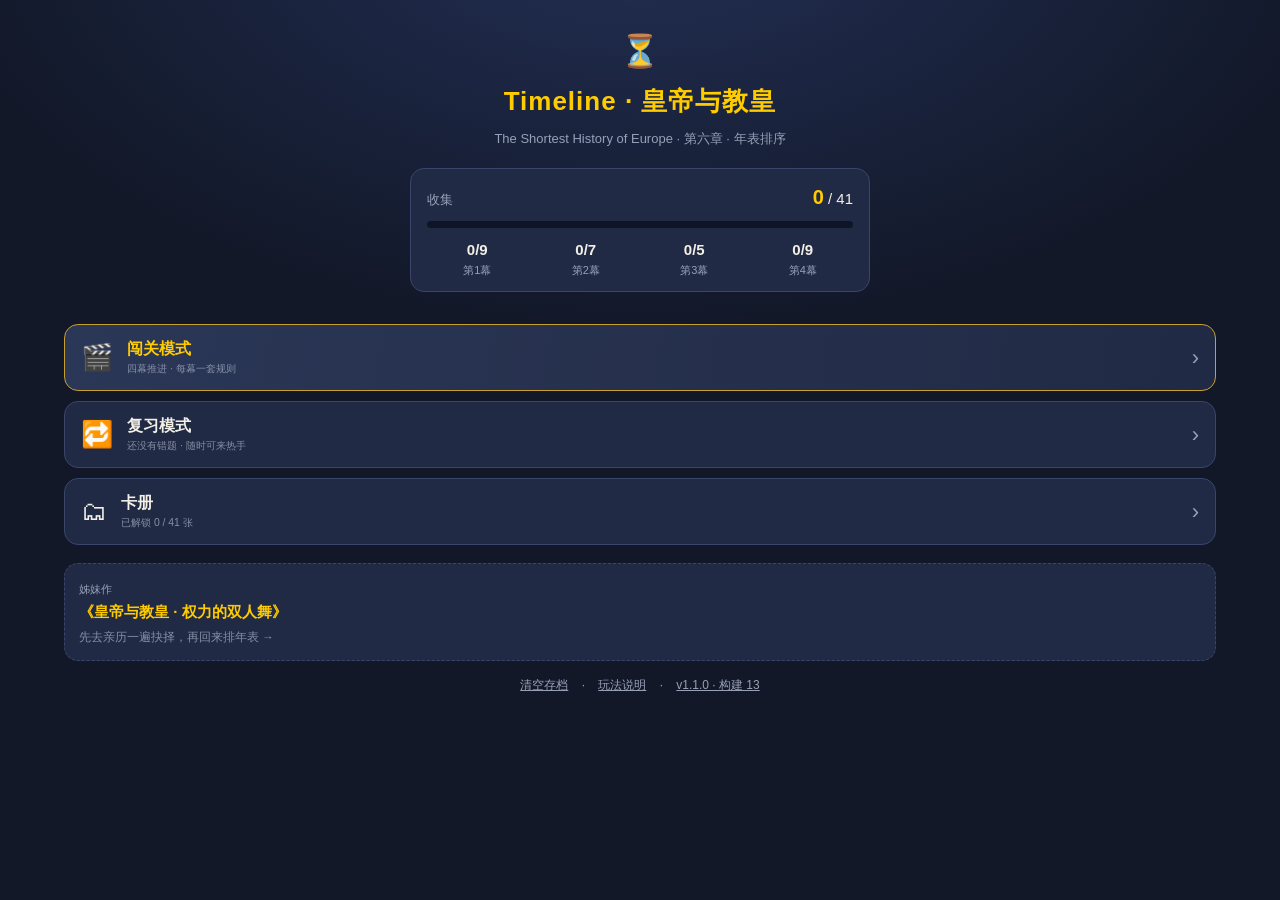
==== timeline/index.html @ ef453742 "按幕精简事件卡：第二/三/四幕按 ACT_OMIT 各去 1/1/9 张，终章全池与第四幕人物线保持 5 位不变（构建 13）" ====
<!DOCTYPE html>
<html lang="zh-CN">
<head>
<meta charset="UTF-8">
<meta name="viewport" content="width=device-width, initial-scale=1.0">
<title>Timeline：皇帝与教皇 · 第六章年表</title>
<meta name="description" content="基于《The Shortest History of Europe》第六章的年表排序游戏：把 41 张历史卡牌放进正确的时间缝隙。">
<link rel="stylesheet" href="style.css">
</head>
<body>

<div id="app">

  <!-- ============ 视图：首页 ============ -->
  <section class="view" id="view-home">
    <header class="home-head">
      <div class="brand" id="brand" title="Timeline：皇帝与教皇">
        <span class="brand-mark">⏳</span>
        <h1>Timeline · 皇帝与教皇</h1>
        <p class="sub">The Shortest History of Europe · 第六章 · 年表排序</p>
      </div>
      <div class="progress-card">
        <div class="prog-row">
          <span class="prog-label">收集</span>
          <span class="prog-value"><b id="home-collected">0</b> / <span id="home-total">0</span></span>
        </div>
        <div class="bar"><i id="home-collect-bar" style="width:0%"></i></div>
        <div class="act-rings" id="home-rings"></div>
      </div>
    </header>

    <div class="mode-list">
      <button class="mode big" data-go="acts">
        <span class="mode-icon">🎬</span>
        <span class="mode-txt"><b>闯关模式</b><small>四幕推进 · 每幕一套规则</small></span>
        <span class="mode-arrow">›</span>
      </button>
      <!-- 终章（第五幕）：通关全部四幕后才显示，由 renderHome() 控制 -->
      <button class="mode finale" id="home-finale" hidden>
        <span class="mode-icon">🏛</span>
        <span class="mode-txt"><b>终章 · 千年长卷</b><small id="home-finale-hint">四幕已通关 · 每局随机 10 张事件 + 5 位人物，常玩常新</small></span>
        <span class="mode-arrow">›</span>
      </button>
      <button class="mode" data-go="review">
        <span class="mode-icon">🔁</span>
        <span class="mode-txt"><b>复习模式</b><small id="review-hint">错题优先 · 间隔重复</small></span>
        <span class="mode-arrow">›</span>
      </button>
      <button class="mode" data-go="gallery">
        <span class="mode-icon">🗂</span>
        <span class="mode-txt"><b>卡册</b><small id="gallery-hint">事件卡与人物卡 · 逐一收集</small></span>
        <span class="mode-arrow">›</span>
      </button>
    </div>

    <!-- 中途退出的检查点：与主游戏《权力的双人舞》首页「↩ 继续上次」同一手感，
         由 renderHome() 控制显隐与文案；没有中断局时整行隐藏。 -->
    <button class="resume-line" id="btn-resume" hidden></button>

    <!-- 难度选择已移除：失误预算、大小时间段、势力显隐等规则直接绑定在
         每一幕上（见 app.js 的 ACT_RULES），玩家进哪一幕就用哪一套规则。 -->
    <div class="home-links">
      <a class="sister" href="../index.html">
        <span>姊妹作</span>
        <b>《皇帝与教皇 · 权力的双人舞》</b>
        <small>先去亲历一遍抉择，再回来排年表 →</small>
      </a>
      <div class="home-foot">
        <button class="link-btn" id="btn-reset">清空存档</button>
        <span class="dot">·</span>
        <button class="link-btn" id="btn-help">玩法说明</button>
        <span class="dot">·</span>
        <button class="link-btn" id="btn-version">版本</button>
      </div>
    </div>
  </section>

  <!-- ============ 视图：幕选择 ============ -->
  <section class="view" id="view-acts">
    <div class="topbar">
      <button class="back" data-go="home">‹ 返回</button>
      <h2>选择一幕</h2>
      <span class="topbar-right" id="acts-progress"></span>
    </div>
    <div class="act-list" id="act-list"></div>
  </section>

  <!-- ============ 视图：对局 ============ -->
  <section class="view" id="view-game">
    <div class="game-head">
      <button class="back" id="game-quit">‹ 退出</button>
      <div class="game-title">
        <div class="title-row">
          <b id="game-act-name">第一幕</b>
          <!-- 关卡难度名（抄录 / 考据 / 编年 / 立传）；终章与复习局隐藏 -->
          <span class="game-diff" id="game-diff" hidden></span>
          <!-- 缩放滑条：就地拖动、即时生效、松手即存。省掉「开面板 → 拖 → 点完成」两道环节。 -->
          <div class="zoom-inline" id="zoom-inline" role="group" aria-label="卡片显示比例">
            <label class="zi-item" title="时间线卡牌显示比例（双击恢复默认）">
              <span class="zi-tag">时间线</span>
              <input type="range" id="zi-tl" min="0.5" max="1.5" step="0.02" value="1"
                     aria-label="时间线卡牌显示比例">
              <output class="zi-val" id="zi-tl-v">×1.00</output>
            </label>
            <label class="zi-item" title="手牌显示比例（双击恢复默认）">
              <span class="zi-tag">手牌</span>
              <input type="range" id="zi-hand" min="0.5" max="1.5" step="0.02" value="1"
                     aria-label="手牌显示比例">
              <output class="zi-val" id="zi-hand-v">×1.00</output>
            </label>
            <button class="zi-reset" id="zi-reset" type="button" title="两排都恢复本屏幕的默认比例"
                    aria-label="恢复默认比例">↺</button>
          </div>
        </div>
        <small id="game-act-span"></small>
      </div>
      <div class="hud">
        <div class="hud-item" title="失误预算"><span id="hud-mistakes"></span></div>
        <div class="hud-item" id="hud-combo-box" title="连击"><span id="hud-combo">🔥 0</span></div>
        <div class="hud-item" title="进度"><span id="hud-progress">0/0</span></div>
      </div>
    </div>

    <!-- 通关后先停在对局页：独立条带，不放在 .timeline-wrap 内，
         否则手机横屏的两排缩放会把确认按钮一起缩小，不好点。就地展开、不遮挡时间线。 -->
    <div class="win-bar" id="win-bar" aria-live="polite">
      <div class="win-txt">
        <b>✓ 这一幕的时间线排完了</b>
        <span>先翻一翻整条时间线，看看这段历史怎么连起来的，再继续。</span>
      </div>
      <button type="button" id="win-confirm">完成，看结果 ›</button>
    </div>

    <!-- 场景工具条：仅在设置里的开关开启后、且处于对局页时显示。
         第十三轮起为多个命名槽位：命名保存 / 下拉选槽 / 加载 / 导出 .json /
         从外部文件导入 / 删除；文字保持中性，不出现「测试」字样。 -->
    <div class="scene-bar" id="scene-bar" hidden>
      <div class="scene-row">
        <span class="scene-tip">点 × 放回手牌 · 改名另存多个场景</span>
        <span class="scene-state" id="scene-state"></span>
      </div>
      <div class="scene-row scene-controls">
        <input type="text" class="scene-name" id="scene-name" maxlength="24"
               placeholder="场景名" aria-label="场景名">
        <button type="button" class="scene-btn" id="scene-save">保存场景</button>
        <select class="scene-select" id="scene-select" aria-label="已保存的场景"></select>
        <button type="button" class="scene-btn" id="scene-load">加载场景</button>
        <button type="button" class="scene-btn" id="scene-export">导出</button>
        <button type="button" class="scene-btn" id="scene-import">导入文件</button>
        <button type="button" class="scene-btn scene-del" id="scene-del">删除</button>
        <input type="file" id="scene-file" accept=".json,application/json" hidden>
      </div>
    </div>

    <div class="timeline-wrap">
      <!-- 提示行：全对局唯一的信息源，固定单行高度。放对/放错直接替换这里的文字并
           一直保留，直到玩家再次点选一张手牌才更新；不再新增或收起任何一行。
           「详情」按需展开底部完整讲解条，不锁流程、不改画面高度。 -->
      <div class="timeline-hint" id="timeline-hint" aria-live="polite">点一张手牌，再点亮起的插入位</div>
      <!-- 两级纪元带：账号级全局开关（第一次打到第三幕才解锁）与本局关卡规则
           era 开关都满足、且不是手机竖屏时才显示（空间小、减信息量）。
           解锁前连复习局都不出现；解锁后某段首次达标会从新增卡牌上方淡入、位移到所属区间后才正式点亮；
           大段跟随段内首个达标小段一起触发，之后不再变化。
           鼠标悬停 / 触屏点选已点亮的段，可让该段时间线卡牌按原生 hover 效果浮起。
           动画不因系统「减少动态效果」而降级，保证 Windows / Mac 观感一致。
           上层大周期 / 中层世纪小段由 eras.js + app.js 渲染；
           第三层 #era-life-band 是未来人物生命带的空容器，本轮预留、不用。 -->
      <div class="era-band" id="era-band">
        <div class="era-row era-row-big" id="era-big"></div>
        <div class="era-row era-row-small" id="era-small"></div>
        <div class="era-life" id="era-life-band"></div>
      </div>
      <div class="tl-axis"><span>← 更早</span><b id="tl-count">时间线 · 1 张</b><span>更晚 →</span></div>
      <button class="tl-nav tl-nav-l" id="tl-nav-l" type="button" aria-label="看更早的卡片" hidden>‹</button>
      <button class="tl-nav tl-nav-r" id="tl-nav-r" type="button" aria-label="看更晚的卡片" hidden>›</button>
      <div class="timeline" id="timeline"></div>
      <!-- 人物线：与事件时间线平行的一排圆头像。第四幕（5 位）与终章（每局随机 5 位）
           共用同一套联动：每个人物以出生年为锚点，在上排事件序列里占一个
           「虚拟半卡位」（不实际插入事件卡序列），由金色虚线挂到事件线上；
           两排共用横向宽度与滚动位置，放下事件卡后人物线会自然重排。
           其余关卡零节点、零占位（hidden）。 -->
      <div class="people-line" id="people-line" hidden></div>
    </div>

    <div class="hand-wrap">
      <div class="hand-label" id="hand-label">手牌 <small>（年份未知，点选后放入缝隙）</small></div>
      <div class="hand" id="hand"></div>
    </div>
  </section>

  <!-- ============ 视图：幕终结算 ============ -->
  <section class="view" id="view-result">
    <div class="result-card" id="result-card"></div>
  </section>

  <!-- ============ 视图：复习模式 ============ -->
  <section class="view" id="view-review">
    <div class="topbar">
      <button class="back" data-go="home">‹ 返回</button>
      <h2>复习模式</h2>
      <span class="topbar-right" id="review-count"></span>
    </div>
    <div class="review-body" id="review-body"></div>
  </section>

  <!-- ============ 视图：卡册（事件卡 / 人物卡 两类合一） ============
       顶层分类切换 #gallery-kind：事件卡沿用原来的网格，人物卡直接就是
       精简后的环状关系图（头像即卡片）。人物卡分类在第四幕解锁后才出现。
       禁用工具条 / 批量操作条两类共用，由 renderGallery() 按当前分类填充。 -->
  <section class="view" id="view-gallery">
    <div class="topbar">
      <button class="back" data-go="home">‹ 返回</button>
      <h2>卡册</h2>
      <span class="topbar-right" id="gallery-count"></span>
    </div>

    <!-- 顶层分类：事件卡 / 人物卡 -->
    <div class="gallery-kind" id="gallery-kind"></div>
    <!-- 禁用工具条：两类共用，正式解锁第五幕后（或测试模式）由 renderGallery() 显示 -->
    <div class="gallery-testbar" id="gallery-testbar" hidden></div>

    <!-- 事件卡页：原有分幕标签 + 网格 -->
    <div id="gallery-event">
      <div class="gallery-tabs" id="gallery-tabs"></div>
      <div class="gallery-grid" id="gallery-grid"></div>
    </div>

    <!-- 人物卡页：环状关系图（去课件化，只留图形 + 一条关系筛选） -->
    <div id="gallery-person" hidden>
      <!-- 触屏专属：点按行为开关（看关系 / 看详情）。有鼠标的设备不显示 -->
      <div class="rel-tapbar" id="rel-tapbar" hidden>
        <span class="rel-tapbar-label">点按头像</span>
        <div class="seg" id="rel-tapmode">
          <button type="button" data-tap="detail" class="on">看详情</button>
          <button type="button" data-tap="relation">看关系</button>
        </div>
      </div>
      <div class="rel-wrap" id="relations-root"></div>
    </div>

    <!-- 批量选择底部操作条：两类共用，仅批量模式下由 renderGallery() 填充并显示 -->
    <div class="gallery-batchbar" id="gallery-batchbar" hidden></div>
  </section>

  <!-- ============ 视图：设置（首页标题连点 5 次打开） ============
       测试模式的唯一开关放在这里；下方保留原来的卡牌编辑器。 -->
  <section class="view" id="view-editor">
    <div class="topbar">
      <button class="back" data-go="home">‹ 返回</button>
      <h2>设置</h2>
      <span class="topbar-right" id="editor-count"></span>
    </div>
    <div class="set-panel">
      <div class="set-row">
        <div class="set-info">
          <b>测试模式</b>
          <small>五幕全开、生命不限、卡册全部可见；对局中可撤下已放置的卡牌 / 人物，把场景存成多个命名槽位，导入或导出场景文件</small>
        </div>
        <button type="button" class="set-switch" id="set-testing" role="switch" aria-checked="false">
          <span class="set-knob"></span><span id="set-testing-state">关</span>
        </button>
      </div>
    </div>
    <!-- 缩放已改成对局页标题后的就地滑条，这里只留一个「跳到对局页看滑条」的说明位 -->
    <p class="zp-entry" id="zp-entry">卡片显示比例已挪到对局页标题后：两根滑条分别控制时间线卡与手牌，拖动即时生效。</p>
    <div class="editor-body" id="editor-body"></div>
  </section>

</div>

<!-- 判定反馈条 -->
<div class="feedback" id="feedback" aria-live="polite">
  <div class="fb-inner">
    <div class="fb-head">
      <span class="fb-verdict" id="fb-verdict"></span>
      <span class="fb-year" id="fb-year"></span>
      <button class="fb-close" id="fb-close">✕</button>
    </div>
    <div class="fb-event" id="fb-event"></div>
    <div class="fb-explain" id="fb-explain"></div>
    <div class="fb-quote" id="fb-quote"></div>
    <div class="fb-actions">
      <button class="fb-btn" id="fb-src-btn">📖 书中原文</button>
      <button class="fb-btn" id="fb-audio-btn">🔊 原声</button>
      <button class="fb-btn primary" id="fb-next">继续</button>
    </div>
    <div class="fb-src" id="fb-src"></div>
  </div>
</div>

<!-- 大卡 / 详情弹窗 -->
<div class="modal" id="modal">
  <div class="modal-mask" id="modal-mask"></div>
  <div class="modal-box" id="modal-box"></div>
</div>

<div class="toast" id="toast"></div>

<script src="../version.js?v=13"></script>
<script src="cards.js"></script>
<script src="people-cards.js"></script>
<script src="relations.js"></script>
<script src="engine.js"></script>
<script src="eras.js"></script>
<script src="app.js"></script>
<script src="../version-ui.js?v=13"></script>
</body>
</html>
---- timeline/style.css ----
/* ============================================================
   Timeline：皇帝与教皇 — 样式
   深蓝 + 金，与姊妹作《权力的双人舞》同一视觉语言
   ============================================================ */

:root{
  --bg:#121828;
  --bg2:#1a2238;
  --panel:#212a44;
  --panel2:#2a3450;
  --line:#39456a;
  --gold:#ffcc00;
  --gold-dim:#c8a030;
  --ink:#f2efe6;
  --muted:#98a0b8;
  --church:#378ADD;
  --state:#EF9F27;
  --local:#a8a79f;
  --both:#c8b271;
  --ok:#4CAF7D;
  --bad:#E2504B;
  /* 卡面按原版：纯白、极淡投影，不用米黄底和重阴影 */
  --card-bg:#fff;
  --card-ink:#2b2b2b;
  --card-shadow:0 2px 6px rgba(0,0,0,.27);
  --card-shadow-hover:0 8px 16px rgba(0,0,0,.32);
  --shadow:0 6px 20px rgba(0,0,0,.35);
  /* 两排卡的缩放倍率（标题后的滑条可调，存 localStorage） */
  --tl-zoom:1;         /* 时间线区；JS 启动时按视口 / 本机设置覆盖 */
  --hand-zoom:1;       /* 手牌区 */
  /* 纪元带反向抵消倍数 = 1 / --tl-zoom，由 JS 同步写入。
     纪元带是横跨整条时间线的刻度尺，不跟着卡牌缩：缩到 0.8 时字号会糊、
     行高被压到 16px 不好点，所以用等值反向缩放把它的尺寸钉回原始值。 */
  --era-unzoom:1;
}

*{box-sizing:border-box;-webkit-tap-highlight-color:transparent}
html,body{margin:0;padding:0;height:100%}
body{
  background:radial-gradient(1200px 700px at 50% -10%, #233056 0%, var(--bg) 60%);
  color:var(--ink);
  font-family:"PingFang SC","Microsoft YaHei","Hiragino Sans GB",-apple-system,"Segoe UI",Roboto,sans-serif;
  font-size:15px;line-height:1.6;
  overflow-x:hidden;
}
button{font-family:inherit;color:inherit;cursor:pointer}
h1,h2,h3{margin:0;font-weight:700}
small{font-size:.78em;opacity:.85}

#app{max-width:1180px;margin:0 auto;padding:0 14px 40px;min-height:100%}

/* ---------- 视图切换 ---------- */
.view{display:none;animation:fade .28s ease}
.view.active{display:block}
@keyframes fade{from{opacity:0;transform:translateY(6px)}to{opacity:1;transform:none}}

/* ---------- 首页 ---------- */
.home-head{padding:26px 4px 14px;text-align:center}
.brand-mark{font-size:32px;display:block;margin-bottom:4px}
.brand h1{font-size:26px;letter-spacing:1px;color:var(--gold)}
.brand .sub{margin:6px 0 0;color:var(--muted);font-size:13px}
.result-beta{margin-top:12px;text-align:center;font-size:11.5px;color:var(--muted)}
.progress-card{
  margin:18px auto 0;max-width:460px;background:var(--panel);border:1px solid var(--line);
  border-radius:14px;padding:12px 16px;text-align:left;
}
.prog-row{display:flex;justify-content:space-between;align-items:baseline}
.prog-label{color:var(--muted);font-size:13px}
.prog-value b{font-size:20px;color:var(--gold)}
.bar{height:7px;background:#0f1526;border-radius:6px;margin:8px 0 10px;overflow:hidden}
.bar i{display:block;height:100%;background:linear-gradient(90deg,var(--gold-dim),var(--gold));border-radius:6px;transition:width .5s}
.act-rings{display:flex;gap:8px}
.ring{flex:1;text-align:center;font-size:11px;color:var(--muted)}
.ring b{display:block;font-size:15px;color:var(--ink)}
.ring.done b{color:var(--gold)}

.mode-list{margin-top:18px;display:flex;flex-direction:column;gap:10px}
.mode{
  display:flex;align-items:center;gap:14px;width:100%;
  background:var(--panel);border:1px solid var(--line);border-radius:14px;
  padding:14px 16px;text-align:left;transition:.18s;
}
.mode:hover,.mode:active{border-color:var(--gold-dim);background:var(--panel2);transform:translateY(-1px)}
.mode-icon{font-size:26px}
.mode-txt{flex:1;display:block}
.mode-txt b{display:block;font-size:16px}
.mode-txt small{color:var(--muted)}
.mode-arrow{color:var(--muted);font-size:22px}
.mode.big{background:linear-gradient(100deg,#2b3757,#212a44);border-color:var(--gold-dim)}
.mode.big .mode-txt b{color:var(--gold)}

/* 中途退出的检查点入口：照搬主游戏《权力的双人舞》首页「继续上次」——
   一行小字、点状虚线下划线、居中，不抢 .mode 主按钮。文字链接不做卡片浮出，
   hover 只提亮，贴近原版质感；reduce 下也保留这个静态状态。 */
.resume-line{display:block;width:100%;margin-top:12px;padding:4px 0;
  background:none;border:0;cursor:pointer;font:inherit;font-size:12.5px;
  color:var(--muted);text-align:center;text-decoration:underline dotted;
  text-underline-offset:3px}
.resume-line[hidden]{display:none}
.resume-line:hover,.resume-line:focus-visible{color:var(--gold)}

/* 首页难度选择已移除：规则绑定在关卡上，难度名见 .act-diff / .game-diff */
.home-links{margin-top:18px}
.sister{
  display:block;background:var(--panel);border:1px dashed var(--line);border-radius:14px;
  padding:12px 14px;text-decoration:none;color:var(--ink);
}
.sister span{font-size:11px;color:var(--muted)}
.sister b{display:block;font-size:15px;color:var(--gold)}
.sister small{color:var(--muted)}
.home-foot{margin-top:12px;text-align:center;color:var(--muted);font-size:12px}
.link-btn{background:none;border:none;color:var(--muted);font-size:12px;text-decoration:underline;padding:4px}
.dot{margin:0 6px}

/* ---------- 顶栏 ---------- */
.topbar{display:flex;align-items:center;justify-content:space-between;gap:10px;padding:14px 2px 10px}
.topbar h2{font-size:18px}
.back{background:none;border:1px solid var(--line);border-radius:9px;padding:5px 12px;font-size:13px;color:var(--muted)}
.back:hover{color:var(--ink);border-color:var(--gold-dim)}
.topbar-right{font-size:12px;color:var(--muted)}

/* ---------- 幕选择 ---------- */
.act-list{display:flex;flex-direction:column;gap:12px;margin-top:6px}
.act-card{
  position:relative;background:var(--panel);border:1px solid var(--line);border-radius:16px;
  padding:16px;text-align:left;overflow:hidden;transition:.18s;display:block;width:100%;
}
.act-card:hover{border-color:var(--gold-dim)}
.act-card .no{font-size:12px;color:var(--gold);letter-spacing:2px}
/* 关卡难度名：抄录 / 考据 / 编年 / 立传，终章不显示 */
.act-card .act-diff{
  display:inline-block;margin-left:9px;padding:2px 9px;
  border:1px solid var(--gold-dim);border-radius:999px;
  font-size:11px;letter-spacing:1px;color:var(--gold);vertical-align:1px;
}
.act-card h3{font-size:19px;margin:2px 0 4px}
.act-card .span{font-size:12px;color:var(--muted)}
.act-card .desc{margin-top:8px;font-size:13px;color:#d5d9e6}
.act-card .meta{margin-top:10px;display:flex;align-items:center;gap:10px;font-size:12px;color:var(--muted)}
.act-card .mini-bar{flex:1;height:6px;background:#0f1526;border-radius:5px;overflow:hidden}
.act-card .mini-bar i{display:block;height:100%;background:var(--gold)}
.act-card.locked{opacity:.5}
.act-card .lock{position:absolute;right:14px;top:16px;font-size:20px}
.act-card .cleared{position:absolute;right:14px;top:14px;font-size:13px;color:var(--gold)}

/* ---------- 终章（第五幕）与测试口子 ---------- */
/* 终章入口：通关四幕 / 打开测试口子后才显示 */
.mode[hidden]{display:none}
.mode.finale{background:linear-gradient(100deg,#3b3115,#252238);border-color:var(--gold)}
.mode.finale .mode-txt b{color:var(--gold)}
/* 幕列表里的终章卡：金调底，与主线四幕区分 */
.act-card.finale{background:linear-gradient(135deg,#2c2a1c,#212a44);border-color:var(--gold-dim)}
.act-card.finale .no{letter-spacing:2.5px}
.act-card .finale-lock{margin-top:9px;font-size:12px;color:var(--gold)}

/* ---------- 对局 ---------- */
#view-game.active{display:flex;flex-direction:column;min-height:100vh;padding-bottom:16px}
.game-head{
  display:grid;grid-template-columns:auto minmax(0,1fr) auto;
  align-items:center;gap:10px;padding:12px 2px 10px;flex:0 0 auto;
}
.game-title{min-width:0;padding-left:4px}
/* 本章标题 + 两根缩放滑条同一行；标题过长省略，滑条不被挤掉 */
.game-title .title-row{display:flex;align-items:center;gap:10px;min-width:0}
.game-title b{
  display:block;min-width:0;flex:0 1 auto;font-size:16px;
  white-space:nowrap;overflow:hidden;text-overflow:ellipsis;
}
/* 对局标题旁的关卡难度名；终章 / 复习局用 hidden 整块收起，不占位 */
.game-diff{
  flex:0 0 auto;font-size:11px;letter-spacing:1px;color:var(--gold);
  border:1px solid var(--gold-dim);border-radius:999px;
  padding:2px 8px;white-space:nowrap;
}
.game-diff[hidden]{display:none}
.game-title small{display:block;color:var(--muted);font-size:11px;white-space:nowrap;overflow:hidden;text-overflow:ellipsis}

/* ---------- 就地缩放滑条（标题后） ----------
   两排各一根：时间线卡 / 手牌。拖动即时生效、松手即存，不再有弹窗与「完成」。 */
.zoom-inline{
  flex:0 0 auto;display:flex;align-items:center;gap:9px;
  padding:2px 7px 2px 6px;border-radius:9px;
  background:rgba(255,204,0,.05);border:1px solid rgba(255,204,0,.16);
  transition:box-shadow .35s ease,background .35s ease;
}
/* 标题五击的提示：把滑条框闪一下，告诉玩家调的是这里 */
.zoom-inline.zi-flash{
  background:rgba(255,204,0,.16);border-color:var(--gold);
  box-shadow:0 0 0 3px rgba(255,204,0,.22);
}
.zi-item{display:flex;align-items:center;gap:5px;min-width:0;cursor:pointer}
.zi-tag{font-size:10.5px;color:var(--muted);white-space:nowrap;letter-spacing:.2px}
.zi-val{
  font-size:10.5px;font-variant-numeric:tabular-nums;color:var(--gold);
  font-weight:600;min-width:34px;text-align:right;
}
.zi-item input[type=range]{
  -webkit-appearance:none;appearance:none;
  width:78px;height:14px;margin:0;background:transparent;cursor:pointer;
}
/* 轨道 / 滑块：两端都写，Safari 只用 -webkit- 前缀那一套 */
.zi-item input[type=range]::-webkit-slider-runnable-track{
  height:4px;border-radius:2px;
  background:linear-gradient(90deg,rgba(255,204,0,.55),rgba(255,255,255,.16));
}
.zi-item input[type=range]::-webkit-slider-thumb{
  -webkit-appearance:none;appearance:none;width:13px;height:13px;margin-top:-4.5px;
  border-radius:50%;background:var(--gold);border:1px solid rgba(0,0,0,.35);
  box-shadow:0 1px 4px rgba(0,0,0,.5);
}
.zi-item input[type=range]::-moz-range-track{
  height:4px;border-radius:2px;
  background:linear-gradient(90deg,rgba(255,204,0,.55),rgba(255,255,255,.16));
}
.zi-item input[type=range]::-moz-range-thumb{
  width:13px;height:13px;border-radius:50%;background:var(--gold);
  border:1px solid rgba(0,0,0,.35);box-shadow:0 1px 4px rgba(0,0,0,.5);
}
.zi-item input[type=range]:focus-visible{outline:2px solid var(--gold);outline-offset:3px;border-radius:4px}
.zi-reset{
  flex:0 0 auto;width:19px;height:19px;padding:0;line-height:1;
  display:inline-flex;align-items:center;justify-content:center;
  font-family:inherit;font-size:12px;cursor:pointer;
  background:transparent;border:1px solid rgba(255,204,0,.28);border-radius:6px;
  color:var(--gold-dim);
}
.zi-reset:hover{background:rgba(255,204,0,.16);border-color:var(--gold);color:var(--gold)}

/* 竖屏：时间线是纵向卡、手牌是横条，本来就按视口铺满，不需要缩放 → 滑条隐藏 */
@media (max-width:760px) and (orientation:portrait){
  .zoom-inline{display:none}
}
/* 矮横屏（手机横屏）宽度紧张：压缩标签与轨道，保证两根滑条都能完整操作 */
@media (orientation:landscape) and (max-height:540px){
  .zoom-inline{gap:7px;padding:1px 5px}
  .zi-item{gap:4px}
  .zi-tag{font-size:9.5px}
  .zi-val{font-size:9.5px;min-width:30px}
  .zi-item input[type=range]{width:62px;height:13px}
  .zi-reset{width:17px;height:17px;font-size:11px}
}
.hud{display:flex;gap:6px;align-items:center;grid-column:3}
.hud-item{
  background:var(--panel);border:1px solid var(--line);border-radius:9px;
  padding:5px 9px;font-size:12.5px;white-space:nowrap;
}
#hud-mistakes{letter-spacing:2px;color:var(--bad);display:inline-block}
#hud-mistakes.hit{animation:hudHit .9s ease-out}
@keyframes hudHit{
  0%,100%{color:var(--bad);text-shadow:none;transform:scale(1)}
  25%    {color:#ff9a95;text-shadow:0 0 10px rgba(226,80,75,.9);transform:scale(1.18)}
}
#hud-combo-box{color:var(--gold)}

.timeline-wrap{
  flex:0 0 auto;display:flex;flex-direction:column;min-height:0;position:relative;
  background:linear-gradient(180deg,#1c2440,#161d33);
  border:1px solid var(--line);border-radius:16px;padding:12px 14px;margin-top:2px;
}
/* 提示行：全对局唯一的信息源。固定单行高度，无论 idle / 选中 / 放对 / 放错 / 通关
   都占同样高度，不再因为新增或收起一条反馈行让整个画面上下抖动。 */
.timeline-hint{
  font-size:12.5px;color:var(--muted);margin-bottom:8px;text-align:center;flex:0 0 auto;
  height:20px;line-height:20px;white-space:nowrap;overflow:hidden;text-overflow:ellipsis;
  border-radius:6px;
}
.timeline-hint b{color:var(--gold);font-weight:600}
.timeline-hint.hint-ok{background:#1b2340;color:var(--ok)}
.timeline-hint.hint-ok b{color:var(--ok)}
.timeline-hint.hint-bad{background:#3a1b22;color:#ff8b85;box-shadow:inset 3px 0 0 var(--bad)}
.timeline-hint.hint-bad b{color:#ff8b85}
.timeline-hint.bad-pulse{animation:qfBad .6s ease-out 2}
.timeline-hint .qf-note{display:inline-block;color:#ffb3ae}
/* 「详情」做成 inline 文字按钮，不撑高这一行 */
.timeline-hint .hint-detail{
  display:inline-block;line-height:1;vertical-align:baseline;
  margin-left:6px;padding:0;border:0;background:none;
  font:inherit;font-size:11.5px;color:var(--gold);text-decoration:underline;cursor:pointer;
}
.timeline-hint .hint-detail:hover{color:#ffe38a}
.tl-axis{
  flex:0 0 auto;display:flex;justify-content:space-between;align-items:center;
  font-size:11px;color:#6f7ca2;padding:0 4px 6px;letter-spacing:.5px;
}
.tl-axis b{color:var(--muted);font-weight:400}
/* 关键：滚动容器不能用 justify-content:center，否则溢出会跑到左侧、
   最前面的锚点卡永远滚不回来。用首尾 auto 外边距实现「放得下就居中」。 */
.timeline{
  flex:0 0 auto;display:flex;align-items:center;justify-content:flex-start;gap:8px;
  /* hover 收敛为轻微上浮后，24px 留白已足够，区块也更紧凑 */
  height:260px;padding:24px 4px;position:relative;overflow-x:auto;overflow-y:hidden;
  scrollbar-width:thin;scrollbar-color:var(--gold-dim) transparent;
  scroll-behavior:smooth;
}
.timeline > :first-child{margin-left:auto}
.timeline > :last-child{margin-right:auto}
.timeline::-webkit-scrollbar{height:7px}
.timeline::-webkit-scrollbar-thumb{background:#4a557c;border-radius:6px}
/* 左右翻页按钮：卡片超过一屏时才出现 */
.tl-nav{
  position:absolute;top:52%;transform:translateY(-50%);z-index:5;
  width:34px;height:52px;border-radius:10px;display:flex;align-items:center;justify-content:center;
  background:rgba(28,36,64,.94);border:1px solid var(--gold-dim);color:var(--gold);
  font-size:24px;line-height:1;box-shadow:0 3px 14px rgba(0,0,0,.4);
}
.tl-nav:hover{background:#333f68}
.tl-nav[hidden]{display:none}
.tl-nav-l{left:6px}
.tl-nav-r{right:6px}
/* 时间轴轨道：插入位改为视觉隐形后，这条穿过缝隙的金线会和
   「选中手牌才浮出的细金线」混淆，索性不再生成；时间方向交给卡牌年份表达。 */
.timeline::before{content:none}
.timeline > *{position:relative;z-index:1}

/* 插入位：视觉完全隐形——不画横条间隔、不画纵栏虚线框、不写年份文字。
   卡牌之间只留一道极窄透明缝隙；::after 吃掉两侧 gap 放大落点，
   不侵入卡牌本体（否则点卡看详情会被抢走）。
   只有选中手牌时，才在缝隙里浮出一条 2px 金线，指明「点这里放牌」。 */
.slot{
  flex:0 0 6px;height:210px;border:0;border-radius:0;
  background:transparent;padding:0;color:transparent;
  display:flex;align-items:center;justify-content:center;cursor:pointer;
}
.slot .slot-plus,.slot .slot-txt{display:none}
.slot::after{content:'';position:absolute;top:0;bottom:0;left:-8px;right:-8px}
/* 选中手牌 → 细金线；hover → 加粗变亮（静态浮现，reduce 下照常保留） */
.slot::before{
  content:'';position:absolute;top:8%;bottom:8%;left:50%;
  width:2px;transform:translateX(-50%);border-radius:2px;
  background:rgba(255,204,0,.5);opacity:0;pointer-events:none;
  transition:opacity .14s ease;
}
.slot.armed::before{opacity:1}
.slot:hover::before{opacity:1;width:3px;background:var(--gold)}
.slot.ghost::before{opacity:1;width:3px;background:var(--gold)}

/* 简单模式例外：教学向，保留间隔里的年代区间提示（「约 312 — 约 400 之间」）。
   只恢复文字和容纳它的空间，不恢复虚线框 / 横条底色 / 时间轴轨道；
   普通、困难仍是无字无框的透明细缝。 */
.slot.with-hint{
  flex:0 0 24px;color:#8792b4;font-size:16px;line-height:1;
  flex-direction:column;gap:4px;padding:4px 0;
}
.slot.with-hint .slot-plus,.slot.with-hint .slot-txt{display:block}
.slot.with-hint .slot-txt{
  writing-mode:vertical-rl;text-orientation:mixed;white-space:nowrap;
  font-size:11.5px;color:#98a4c6;line-height:1.4;letter-spacing:1px;text-align:center;
}
.slot.with-hint .tcy{
  font-style:normal;text-combine-upright:all;-webkit-text-combine:horizontal;
}
/* 有文字指路就不需要细金线了，避免两种提示叠在一起 */
.slot.with-hint::before{display:none}
.slot.with-hint.armed .slot-txt,.slot.with-hint.armed .slot-plus{color:var(--gold)}
.slot.with-hint:hover .slot-txt{color:#ffe38a}

/* cardFace 的内层容器：跟随外层卡片方向，避免手机横排时内容溢出卡外 */
.face{
  display:flex;flex-direction:inherit;align-items:inherit;justify-content:inherit;
  width:100%;height:100%;min-height:0;
}

/* 时间线上的卡 */
/* 桌面卡牌统一 2:3（140×210），与旧版 120×180 同一比例 */
.tl-card{
  flex:0 0 140px;height:210px;background:var(--card-bg);color:var(--card-ink);border-radius:8px;
  border:0;box-shadow:var(--card-shadow);overflow:hidden;position:relative;
  display:flex;flex-direction:column;cursor:pointer;
}
.tl-card .fstrip{height:3px;background:var(--local);flex:0 0 3px}
.tl-card.f-church .fstrip{background:var(--church)}
.tl-card.f-state .fstrip{background:var(--state)}
.tl-card.f-local .fstrip{background:var(--local)}
.tl-card.f-both .fstrip{background:var(--both)}
/* 原版：图片四周留白边 + 小圆角，不铺满卡面 */
.tl-card .art{
  height:104px;flex:0 0 104px;margin:8px 8px 0;border-radius:4px;
  background:#f0efec;overflow:hidden;display:flex;align-items:center;justify-content:center;
}
.tl-card .art img{width:100%;height:100%;object-fit:cover;display:block}
/* 人物卡（奥古斯都 / 拉文纳）：人脸在原素材上部，横带缩略图默认取中带会把头裁掉。
   object-position 把显示窗口上移到原图顶部附近，脸完整露出；仅对带 artPos:'top' 的卡生效。 */
.art img.art-top{object-position:50% 15%}
.tl-card .crest{
  width:100%;height:100%;display:flex;align-items:center;justify-content:center;font-size:30px;
  background:radial-gradient(circle at 50% 40%,#fbf8f0,#e6dfcd);
}
/* 白卡占位：加一圈徽章线，让无图卡也像纪念币 */
.crest{position:relative}
.crest::before{
  content:'';position:absolute;inset:14%;border-radius:50%;
  border:1px solid rgba(120,100,60,.32);box-shadow:inset 0 0 0 3px rgba(255,255,255,.4);
}
.crest::after{
  content:'';position:absolute;inset:6%;border-radius:50%;
  border:1px dashed rgba(120,100,60,.18);
}
.tl-card .nm{
  padding:6px 10px;font-size:12.5px;line-height:1.45;font-weight:500;color:#333;
  flex:1;display:flex;align-items:center;justify-content:center;text-align:center;
}
/* 年份按原版收成底部一行小灰字，不做整条色带 */
.tl-card .yr{
  text-align:center;font-size:12px;font-weight:600;color:#8a8578;
  background:none;border:0;padding:0 0 10px;flex:0 0 auto;
}
.tl-card .yr .approx{font-size:10px;font-weight:400}
.tl-card .faction-tag{
  position:absolute;top:12px;right:10px;z-index:2;font-size:9.5px;font-weight:600;
  padding:1px 5px;border-radius:4px;
}
.tl-card.new{animation:land .5s cubic-bezier(.2,1.2,.3,1)}
.tl-card.focus{outline:3px solid var(--gold);outline-offset:2px}
.tl-card.ghost{opacity:.55;outline:2px dashed var(--gold);outline-offset:2px}

/* 手牌：独立区块，桌面居中铺开、手机双列 */
.hand-wrap{
  flex:0 0 auto;margin-top:12px;background:var(--panel);
  border:1px solid var(--line);border-radius:16px;padding:12px 14px 14px;
}
.hand-label{font-size:12.5px;color:var(--muted);margin-bottom:10px;display:flex;align-items:baseline;gap:8px;flex-wrap:wrap}
.hand-label b{color:var(--ink);font-weight:600;font-size:13px}
.hand-label small{opacity:.75}
.hand{
  display:grid;gap:16px;justify-content:center;align-items:stretch;
  grid-template-columns:repeat(auto-fit,140px);
}
.hand .empty{grid-column:1/-1;text-align:center;color:var(--muted);font-size:13px;padding:18px 0}
.hand-card{
  height:210px;min-height:210px;background:var(--card-bg);color:var(--card-ink);border-radius:8px;
  border:0;box-shadow:var(--card-shadow);overflow:hidden;position:relative;
  display:flex;flex-direction:column;cursor:pointer;
}
.hand-card .fstrip{height:3px;background:var(--local)}
.hand-card.f-church .fstrip{background:var(--church)}
.hand-card.f-state .fstrip{background:var(--state)}
.hand-card.f-both .fstrip{background:var(--both)}
.hand-card .art{
  height:104px;flex:0 0 104px;margin:8px 8px 0;border-radius:4px;
  background:#f0efec;display:flex;align-items:center;justify-content:center;overflow:hidden;
}
.hand-card .art img{width:100%;height:100%;object-fit:cover}
.hand-card .crest{width:100%;height:100%;display:flex;align-items:center;justify-content:center;font-size:34px;
  background:radial-gradient(circle at 50% 40%,#fbf8f0,#e6dfcd)}
.hand-card .nm{
  padding:6px 10px;font-size:12.5px;line-height:1.45;font-weight:500;color:#333;
  flex:1;display:flex;align-items:center;justify-content:center;text-align:center;
}
.hand-card .yr{
  text-align:center;background:none;color:#a08b4a;font-weight:600;font-size:14px;
  padding:0 0 10px;flex:0 0 auto;
}
.hand-card .hint{position:absolute;left:0;right:0;bottom:28px;text-align:center;font-size:9px;color:#aaa}
.hand-card.sel{outline:3px solid var(--gold)}
.hand-card .faction-tag{
  position:absolute;top:12px;right:10px;font-size:9.5px;font-weight:600;
  padding:1px 5px;border-radius:4px;
}
/* 势力标签按原版的 category 小字处理：白底、彩色细字，不用实心胶囊 */
.faction-tag.church,.faction-tag.state,.faction-tag.local,.faction-tag.both{
  background:rgba(255,255,255,.94);border:1px solid currentColor;
}
.faction-tag.church{color:#2f6fb5}
.faction-tag.state{color:#b87610}
.faction-tag.local{color:#7c7b74}
.faction-tag.both{color:#96813c}
.faction-tag.hidden{display:none}

/* ---------- 卡牌浮现：按原版的克制手感 ----------
   原版 .card:hover = scale(1.05) + transition:transform .2s，
   没有位移、金边、光晕、投影暴涨、卡面提亮或图片推近。
   这里只保留一点点上浮让「浮」可感，其余一律不加，避免突兀。 */
.tl-card,.hand-card{
  transition:transform .2s ease,box-shadow .2s ease;
}
/* .era-hover 与原生 hover 同选择器组：纪元带悬停 / 点选触发的浮起，
   用的就是完全相同的位移、投影与过渡，不加任何金边或光晕。 */
.tl-card:hover,.hand-card:hover,.tl-card.era-hover{
  transform:translateY(-3px) scale(1.04);
  box-shadow:var(--card-shadow-hover);
  z-index:20;
}
/* 选中沿用原版的纯金边，不额外抬升卡片 */
.hand-card.sel{z-index:15}
.hand-card.sel:hover{z-index:21}
/* 发牌 / 落位也一并收敛，保持整体「淡淡的」节奏 */
.hand-card{animation:deal .3s cubic-bezier(.2,.9,.3,1) backwards}
@keyframes deal{
  from{opacity:0;transform:translateY(10px) scale(.98)}
  to{opacity:1;transform:none}
}
@keyframes land{from{transform:translateY(-8px) scale(.94);opacity:0}to{transform:none;opacity:1}}
/* 系统开了「减少动态效果」（Windows 辅助功能 / 远程桌面常见）时：
   只取消发牌、落地、脉冲这些持续动画，hover 的「浮起来」是静态状态反馈，
   必须原样保留，否则整个浮现效果会消失。
   只压手牌；时间线卡完全不覆盖，保持 shorthand 里的原生 .2s —— 纪元带触发的
   浮起与收回必须和鼠标直接移到卡牌上完全同速，连 transitionDuration 的值都一致，
   否则 Windows 与 Mac 看到的不是同一个效果。 */
@media (prefers-reduced-motion:reduce){
  .hand-card{transition-duration:.08s}
  .hand-card,.tl-card.new,.slot.armed{animation:none}
  #hud-mistakes.hit{animation:none}
}

/* ---------- 判定反馈 ---------- */
.feedback{
  position:fixed;left:0;right:0;bottom:0;z-index:60;transform:translateY(110%);
  /* 收起时整条彻底不可见：.fb-inner 的深色底与 box-shadow 会往视口里投一层
     阴影，首页 / 幕列表底部于是凭空多出一块「没有文字的深色背景」。
     visibility 延到收起动画播完再切，展开时立刻可见，动画手感不变。 */
  visibility:hidden;
  transition:transform .3s cubic-bezier(.2,.9,.3,1), visibility 0s linear .3s;
}
.feedback.show{
  transform:none;visibility:visible;
  transition:transform .3s cubic-bezier(.2,.9,.3,1), visibility 0s;
}
.fb-inner{
  max-width:760px;margin:0 auto;background:var(--panel);border:1px solid var(--line);
  border-bottom:none;border-radius:16px 16px 0 0;padding:14px 16px 18px;
  box-shadow:0 -8px 30px rgba(0,0,0,.45);max-height:78vh;overflow-y:auto;
}
.fb-head{display:flex;align-items:center;gap:10px}
.fb-verdict{font-size:17px;font-weight:700}
.fb-verdict.ok{color:var(--ok)}
.fb-verdict.bad{color:var(--bad)}
.fb-year{color:var(--gold);font-weight:700}
.fb-close{margin-left:auto;background:none;border:none;color:var(--muted);font-size:16px}
.fb-event{font-size:14px;margin-top:2px}
.fb-explain{margin-top:8px;font-size:14px;line-height:1.65;color:#e7e3d6}
/* 反馈条里的「书中原句」与卡册大卡详情同一套排版：
   无底色无边框，只有一枚金色小标题 + 中文原句；
   英文原文改用下方 .quotebox 的金色竖线块承载。 */
.fb-quote{margin-top:10px;font-size:13px;color:#cfd4e4}
.fb-quote .h{font-size:12px;color:var(--gold-dim);margin-bottom:5px}
.fb-quote .zh{font-size:13.5px;line-height:1.7;color:var(--ink)}
.fb-actions{display:flex;gap:8px;margin-top:12px;flex-wrap:wrap}
.fb-btn{background:#2a3450;border:1px solid var(--line);border-radius:9px;padding:8px 12px;font-size:13px}
.fb-btn:hover{border-color:var(--gold-dim)}
.fb-btn.primary{background:var(--gold);color:#241f18;border-color:var(--gold);font-weight:700;flex:1;min-width:96px}
.fb-src{
  display:none;margin-top:10px;padding:11px;background:#141b2e;border:1px solid var(--line);
  border-radius:9px;font-size:13px;line-height:1.7;
}
.fb-src.show{display:block}
.fb-src .en{font-style:italic;color:#cfc9b8}
.fb-src .zh{display:block;margin-top:6px;color:#a9b0c6}
.fb-src .quotebox{margin-top:0}
.fb-pos{margin-top:8px;font-size:13px;color:var(--gold)}

/* ---------- 结算 ---------- */
.result-card{
  margin:14px auto;max-width:640px;background:var(--panel);border:1px solid var(--line);
  border-radius:16px;padding:18px;
}
.result-title{font-size:22px;text-align:center;color:var(--gold)}
.result-sub{text-align:center;color:var(--muted);font-size:13px;margin-top:2px}
.stats{display:flex;gap:10px;margin:16px 0}
.stat{flex:1;background:#182038;border:1px solid var(--line);border-radius:11px;padding:10px;text-align:center}
.stat b{display:block;font-size:22px;color:var(--gold)}
.stat span{font-size:11px;color:var(--muted)}
.band-wrap{margin:14px 0}
.band-title{font-size:12px;color:var(--muted);margin-bottom:6px}
.band{display:flex;height:26px;border-radius:7px;overflow:hidden;border:1px solid var(--line)}
.band i{display:block;height:100%}
.band-legend{display:flex;gap:12px;font-size:11px;color:var(--muted);margin-top:6px;flex-wrap:wrap}
.band-legend span::before{content:'';display:inline-block;width:9px;height:9px;border-radius:2px;margin-right:4px;vertical-align:middle}
.legend-church::before{background:var(--church)}
.legend-state::before{background:var(--state)}
.legend-local::before{background:var(--local)}
.legend-both::before{background:var(--both)}
.band-note{margin-top:8px;font-size:13px;color:#dcd8cb;background:#161d33;border-radius:9px;padding:9px 11px;border-left:3px solid var(--gold-dim)}
.wrong-list{margin-top:12px}
.wrong-list h4{font-size:13px;color:var(--muted);margin:0 0 6px}
.wrong-item{display:flex;gap:8px;align-items:baseline;font-size:13px;padding:5px 0;border-bottom:1px dashed #2c3556}
.wrong-item b{color:var(--gold);flex:0 0 78px}
.result-actions{display:flex;gap:8px;margin-top:18px;flex-wrap:wrap}
.result-actions button{flex:1;min-width:110px;background:#2a3450;border:1px solid var(--line);border-radius:11px;padding:12px;font-size:14px}
.result-actions button.primary{background:var(--gold);color:#241f18;border-color:var(--gold);font-weight:700}

/* ---------- 复习 ---------- */
.review-body{margin-top:8px}
.rev-panel{background:var(--panel);border:1px solid var(--line);border-radius:14px;padding:14px;margin-bottom:12px}
.rev-panel h3{font-size:16px}
.rev-panel p{font-size:13px;color:#cfd4e4;margin:6px 0 10px}
.rev-stats{display:flex;gap:10px;font-size:12px;color:var(--muted);flex-wrap:wrap}
.rev-list{margin-top:10px}
.rev-item{display:flex;gap:8px;align-items:center;padding:7px 0;border-bottom:1px dashed #2c3556;font-size:13px}
.rev-item .y{color:var(--gold);flex:0 0 72px;font-size:12px}
.rev-item .t{flex:1}
.rev-item .c{font-size:11px;color:var(--bad)}
.rev-item button{background:none;border:1px solid var(--line);border-radius:7px;font-size:11px;padding:2px 7px;color:var(--muted)}
.empty{text-align:center;color:var(--muted);font-size:13px;padding:26px 0}

/* ---------- 卡册 ---------- */
/* 顶层分类：事件卡 / 人物卡。比下面的分幕标签高一级，用下划线式选中态区分，
   不用另一排圆角胶囊，免得两层 tab 看起来像同一种控件。 */
.gallery-kind{
  display:flex;gap:14px;padding:0 2px 10px;margin-bottom:10px;
  border-bottom:1px solid var(--line);
}
.gallery-kind button{
  flex:0 0 auto;background:none;border:0;border-bottom:2px solid transparent;
  padding:5px 2px 8px;font-size:14px;color:var(--muted);letter-spacing:.3px;
  transition:color .18s ease,border-color .18s ease;
}
.gallery-kind button.on{color:var(--gold);border-bottom-color:var(--gold);font-weight:600}
/* 无鼠标设备：人物卡页的点按语义开关（看详情 / 看关系） */
.rel-tapbar{display:flex;align-items:center;gap:10px;margin:0 0 10px;font-size:12px;color:var(--muted)}
.rel-tapbar[hidden]{display:none}
.seg{display:inline-flex;border:1px solid var(--line);border-radius:999px;overflow:hidden}
.seg button{background:var(--panel);border:0;padding:5px 13px;font-size:12px;color:var(--muted)}
.seg button.on{background:rgba(255,204,0,.14);color:var(--gold);font-weight:600}
.gallery-tabs{display:flex;gap:6px;overflow-x:auto;padding:6px 0 10px}
.gallery-tabs button{
  flex:0 0 auto;background:#182038;border:1px solid var(--line);border-radius:20px;
  padding:6px 13px;font-size:12.5px;color:var(--muted);
}
.gallery-tabs button.on{background:#2c2a17;border-color:var(--gold);color:var(--gold)}
.gallery-grid{display:grid;grid-template-columns:repeat(auto-fill,minmax(140px,1fr));gap:12px}
.gcard{
  background:var(--card-bg);color:var(--card-ink);border-radius:8px;overflow:hidden;
  border:0;box-shadow:var(--card-shadow);cursor:pointer;position:relative;
  transition:transform .2s ease,box-shadow .2s ease;
}
.gcard:hover{
  transform:translateY(-3px) scale(1.04);
  box-shadow:var(--card-shadow-hover);z-index:2;
}
.gcard .fstrip{height:3px;background:var(--local)}
.gcard.f-church .fstrip{background:var(--church)}
.gcard.f-state .fstrip{background:var(--state)}
.gcard.f-both .fstrip{background:var(--both)}
/* 卡册缩略图 / 大卡详情：统一在插画左缘补一条势力色竖条。
   早期批次 10 张卡图把 9px 竖条烧进了素材本身（480px 宽 = 1.875%），
   后来补的卡图没有，同一面卡册里有的有、有的没有。这里由 CSS 统一画一条
   1.875% 宽的竖条：宽度与素材自带那条完全重合，颜色取同一组
   --state / --church / --local / --both，所以带条卡观感不变、缺条卡补齐；
   缩略图与放大图共用一套规则，自定义卡同样生效。 */
.gcard .art,.bigcard .art{position:relative}
.gcard .art::before,.bigcard .art::before{
  content:'';position:absolute;left:0;top:0;bottom:0;width:1.875%;
  z-index:2;pointer-events:none;background:var(--local);
}
.gcard.f-church .art::before,.bigcard.f-church .art::before{background:var(--church)}
.gcard.f-state  .art::before,.bigcard.f-state  .art::before{background:var(--state)}
.gcard.f-local  .art::before,.bigcard.f-local  .art::before{background:var(--local)}
.gcard.f-both   .art::before,.bigcard.f-both   .art::before{background:var(--both)}
.gcard .art{height:112px;margin:8px 8px 0;border-radius:4px;background:#f0efec;display:flex;align-items:center;justify-content:center;overflow:hidden}
.gcard .art img{width:100%;height:100%;object-fit:cover}
.gcard .crest{font-size:38px;width:100%;height:100%;display:flex;align-items:center;justify-content:center;
  background:radial-gradient(circle at 50% 40%,#fbf8f0,#e6dfcd)}
.gcard .nm{padding:7px 8px;font-size:12px;font-weight:500;line-height:1.35;min-height:36px;color:#333;text-align:center}
.gcard .yr{text-align:center;font-size:11.5px;font-weight:600;color:#8a8578;background:none;padding:0 0 8px}
.gcard.locked{filter:grayscale(1) brightness(.72)}
.gcard.locked .nm{color:#5d5748}
.gcard.locked .yr{color:#6d6350}
.gcard .lockmark{position:absolute;inset:0;display:flex;align-items:center;justify-content:center;font-size:32px;color:rgba(255,255,255,.85)}
.gcard .seen{position:absolute;top:6px;right:6px;font-size:10px;background:rgba(0,0,0,.5);color:#fff;border-radius:6px;padding:1px 5px}

/* ---------- 卡册禁用 + 无限生命 HUD ----------
   工具条在正式解锁第五幕后（或测试口子）由 app.js 渲染；未解锁时零节点。 */
#hud-mistakes.inf{color:var(--gold);letter-spacing:0;font-size:14px}
.gallery-testbar{
  display:flex;align-items:center;gap:8px;flex-wrap:wrap;
  margin:0 0 10px;padding:8px 10px;border:1px dashed var(--gold-dim);
  border-radius:10px;background:#1b2138;font-size:12px;color:var(--muted);line-height:1.5;
}
.gallery-testbar[hidden]{display:none}
.gallery-testbar b{color:var(--gold);font-weight:600}
.gallery-testbar #gallery-off-count{color:#ffb3ae}
.gallery-testbar button{
  margin-left:auto;background:#2a3450;border:1px solid var(--line);border-radius:8px;
  padding:5px 10px;font-size:11.5px;color:var(--ink);cursor:pointer;
}
.gcard.disabled{outline:2px solid var(--bad);outline-offset:-2px}
.gcard .offmark{
  position:absolute;left:0;right:0;bottom:0;z-index:3;
  background:rgba(150,42,38,.94);color:#fff;font-size:10px;
  text-align:center;padding:3px 2px;letter-spacing:.2px;
}
.modal-actions button.warn{border-color:var(--bad);color:#ffb3ae}
.dc-test-note{margin-top:8px;font-size:11.5px;color:var(--muted);line-height:1.6}

/* ---------- 测试口子：卡册批量选择 ---------- */
.gallery-testbar .gbar-actions{margin-left:auto;display:flex;gap:6px;flex-wrap:wrap}
.gallery-testbar .gbar-actions button{margin-left:0}
.gallery-batchbar{
  position:fixed;left:0;right:0;bottom:0;z-index:40;
  max-width:1180px;margin:0 auto;padding:9px 14px;
  display:flex;align-items:center;gap:10px;flex-wrap:wrap;
  background:rgba(27,33,56,.98);border-top:1px solid var(--gold-dim);
  box-shadow:0 -4px 18px rgba(0,0,0,.35);font-size:12.5px;line-height:1.5;
}
.gallery-batchbar[hidden]{display:none}
.gallery-batchbar #batch-sel-count{color:var(--gold);font-weight:600}
.gallery-batchbar .batch-hint{color:var(--muted);font-size:11.5px}
.gallery-batchbar .batch-actions{margin-left:auto;display:flex;gap:7px;flex-wrap:wrap}
.gallery-batchbar button{
  background:#2a3450;border:1px solid var(--line);border-radius:8px;
  padding:6px 11px;font-size:12px;color:var(--ink);cursor:pointer;
}
.gallery-batchbar #batch-off{border-color:var(--bad);color:#ffb3ae}
/* 勾选圈：纯 CSS 画勾，不依赖 emoji 字体 */
.gcard .pickbox{
  position:absolute;right:6px;top:6px;z-index:4;
  width:20px;height:20px;border:2px solid #fff;border-radius:50%;
  background:rgba(10,14,28,.55);box-sizing:border-box;
}
.gcard.picked{outline:2px solid var(--gold);outline-offset:-2px}
.gcard.picked .pickbox{background:var(--gold);border-color:var(--gold)}
.gcard.picked .pickbox::after{
  content:'';position:absolute;left:5px;top:2px;width:5px;height:9px;
  border:solid #1b2138;border-width:0 2px 2px 0;transform:rotate(42deg);
}
/* 批量态下缩略图不放大，避免点选时画面跳动 */
.gcard.pick:hover{transform:none;box-shadow:var(--card-shadow)}
/* 底部条出现时给卡册留白，避免最后一行被盖住 */
#view-gallery.batch-on{padding-bottom:88px}


/* ---------- 弹窗 ---------- */
.modal{position:fixed;inset:0;z-index:80;display:none;align-items:center;justify-content:center;padding:16px}
.modal.show{display:flex}
.modal-mask{position:absolute;inset:0;background:rgba(6,9,18,.78);backdrop-filter:blur(2px)}
.modal-box{
  position:relative;max-width:520px;width:100%;max-height:88vh;overflow-y:auto;
  background:var(--panel);border:1px solid var(--line);border-radius:16px;padding:16px;box-shadow:var(--shadow);
}
.modal-box h3{font-size:18px;color:var(--gold)}
.modal-close{position:absolute;right:12px;top:12px;background:none;border:none;color:var(--muted);font-size:18px}
.bigcard{display:flex;gap:14px;margin:12px 0}
.bigcard .art{flex:0 0 150px;height:200px;background:#e9e3d4;border-radius:10px;overflow:hidden;display:flex;align-items:center;justify-content:center}
.bigcard .art img{width:100%;height:100%;object-fit:cover}
/* 详情大图：早期批次卡图把中文标题与右下角黄色椭圆年份徽章（「约 312」之类）
   一起烧进了素材底部，480×700 原图里徽章约在 y=644..684。桌面 150×200 的竖窗口
   用 cover 居中裁切时，徽章正好露出一半，与右侧已有的独立年份文字重复、很难看。
   art-detail 把详情大图的显示窗口改为顶部对齐，下沿停在 y≈640，徽章整体落在
   裁切区外；游戏内卡面、卡册缩略图不受影响（只作用于 .bigcard 内的详情图）。
   手机竖屏的大图是横带窗口，本就看不到素材底部，在竖屏断点里回落到居中，
   以免画面主体被推上去。 */
.bigcard .art img.art-detail{object-position:50% 0%}
.bigcard .crest{font-size:56px;width:100%;height:100%;display:flex;align-items:center;justify-content:center;
  background:radial-gradient(circle at 50% 40%,#fbf8f0,#e6dfcd)}
.bigcard .info{flex:1;min-width:0}
.bigcard .yr{font-size:26px;font-weight:800;color:var(--gold)}
.bigcard .zh{font-size:16px;font-weight:700;margin-top:2px}
.bigcard .en{font-size:12px;color:var(--muted);font-style:italic;margin-top:2px}
.bigcard .ex{margin-top:10px;font-size:13.5px;line-height:1.7}
.detail-sec{margin-top:12px;background:#161d33;border:1px solid var(--line);border-radius:10px;padding:11px}
.detail-sec .h{font-size:12px;color:var(--gold-dim);margin-bottom:5px}
.detail-sec .en{font-style:italic;font-size:13px;color:#cfc9b8}
.detail-sec .zh{font-size:13px;color:#a9b0c6;margin-top:5px}
/* 大卡详情：只留一句「书中原句」中译，下面接一段英文原文。
   引用块照搬姊妹作《权力的双人舞》的 .quotebox：左侧 3px 金色竖线，
   无边框、无底色、无标题，英文在右；不再中英各译一遍造成重复。 */
.card-quote{margin-top:12px}
.card-quote .h{font-size:12px;color:var(--gold-dim);margin-bottom:5px}
.card-quote .zh{font-size:13.5px;line-height:1.7;color:var(--ink)}
.quotebox{border-left:3px solid var(--gold);padding-left:12px;margin-top:10px}
.quotebox.en-only .en{
  display:block;margin-top:2px;font-style:italic;
  font-size:13.5px;line-height:1.65;color:#cfc9b8;
}
.modal-actions{display:flex;gap:8px;margin-top:14px;flex-wrap:wrap}
.modal-actions button{background:#2a3450;border:1px solid var(--line);border-radius:9px;padding:9px 13px;font-size:13px;flex:1;min-width:110px}
.modal-actions button.primary{background:var(--gold);color:#241f18;font-weight:700;border-color:var(--gold)}

/* ---------- 编辑器 ---------- */
.editor-body{margin-top:8px}
.ed-row{display:flex;gap:8px;flex-wrap:wrap;margin-bottom:10px}
.ed-row input,.ed-row select,.ed-row textarea{
  background:#182038;border:1px solid var(--line);border-radius:9px;color:var(--ink);
  padding:9px 10px;font-size:13px;font-family:inherit;flex:1;min-width:120px;
}
.ed-row textarea{flex:1 1 100%;min-height:80px}
.ed-btn{background:#2a3450;border:1px solid var(--line);border-radius:9px;padding:9px 13px;font-size:13px}
.ed-btn.primary{background:var(--gold);color:#241f18;font-weight:700;border-color:var(--gold)}
.ed-list{margin-top:12px}
.ed-item{display:flex;gap:8px;align-items:center;padding:8px 0;border-bottom:1px dashed #2c3556;font-size:13px}
.ed-item .y{flex:0 0 66px;color:var(--gold)}
.ed-item .t{flex:1}
.ed-item button{background:none;border:1px solid var(--line);border-radius:7px;font-size:11px;padding:3px 8px;color:var(--muted)}
.ed-note{font-size:12px;color:var(--muted);margin-top:10px;line-height:1.7}

/* ---------- toast ---------- */
.toast{
  position:fixed;left:50%;top:16%;transform:translate(-50%,-10px);z-index:100;
  background:rgba(20,26,46,.96);border:1px solid var(--gold-dim);color:var(--ink);
  padding:9px 16px;border-radius:11px;font-size:13px;opacity:0;pointer-events:none;transition:.25s;
}
.toast.show{opacity:1;transform:translate(-50%,0)}

/* ---------- 判定反馈（普通 / 困难） ----------
   文案直接写进上面的 #timeline-hint，不再单独占一行、也不再自动收起：
   放对转深蓝、放错转暗红并脉冲两下，全程只有那一行，画面高度恒定。
   「详情」按需展开底部完整讲解条。 */
@keyframes qfBad{
  0%,100%{box-shadow:inset 3px 0 0 var(--bad),0 0 0 0 rgba(226,80,75,0)}
  50%    {box-shadow:inset 3px 0 0 var(--bad),0 0 0 4px rgba(226,80,75,.3)}
}

/* 通关待确认：在提示条下方就地展开，不遮挡时间线，玩家可先翻看整条。
   无持续动画（reduce 下也一致），只保留按钮 hover 的静态浮现。 */
.win-bar{
  flex:0 0 auto;display:none;align-items:center;gap:10px;
  margin:0 0 8px;padding:9px 11px;
  border:1px solid var(--gold-dim);border-radius:9px;
  background:rgba(255,204,0,.07);font-size:12.5px;color:var(--ink);
}
.win-bar.show{display:flex}
.win-txt{flex:1;min-width:0;display:flex;flex-direction:column;gap:3px}
.win-txt b{color:var(--gold);font-size:13.5px}
.win-txt span{color:var(--muted);line-height:1.45}
.win-bar button{
  flex:0 0 auto;padding:7px 12px;font-size:12.5px;cursor:pointer;
  background:var(--gold);border:1px solid var(--gold);border-radius:8px;
  color:#241f18;font-weight:700;white-space:nowrap;
}
.win-bar button:hover{background:#ffd75c;border-color:var(--gold-dim)}
@media (max-width:760px) and (orientation:portrait){
  .win-bar{flex-direction:column;align-items:stretch}
  .win-bar button{width:100%;padding:9px}
}

/* 放错时从插入位弹回手牌并摇一摇的临时卡影 */
.flyback{
  position:fixed;z-index:70;width:96px;height:140px;pointer-events:none;
  background:var(--card-bg);color:var(--card-ink);border-radius:8px;overflow:hidden;
  box-shadow:var(--card-shadow-hover);display:flex;flex-direction:column;
}
.flyback .fstrip{height:3px;flex:0 0 3px;background:var(--local)}
.flyback.f-church .fstrip{background:var(--church)}
.flyback.f-state .fstrip{background:var(--state)}
.flyback.f-both .fstrip{background:var(--both)}

/* 游戏内卡面：与卡册同一套「插画内部左缘势力色竖条」。
   卡册 .gcard/.bigcard 早已统一补过（见上文 609-623 行），但时间线卡、
   手牌、放错弹回的卡影这三类游戏内卡面没跟上，同一张卡在卡册里有色条、
   进了对局却没有。这里沿用完全相同的 1.875% 宽度与
   --state / --church / --local / --both 配色：宽度正好与早期批次素材自带的
   9px/480px 竖条重合，所以带条卡不会出现双条、缺条卡补齐；
   .art 需要 position:relative 给伪元素当定位参照，原有的 overflow:hidden
   会把竖条裁在图片圆角内。手机竖屏横条卡同样生效，竖条仍是满高竖线。
   规则刻意排在下方困难模式隐藏规则之前，确保 .flyback.no-faction 与
   .flyback.f-* 同优先级时能盖掉颜色。 */
.tl-card .art,.hand-card .art,.flyback .art{position:relative}
.tl-card .art::before,.hand-card .art::before,.flyback .art::before{
  content:'';position:absolute;left:0;top:0;bottom:0;width:1.875%;
  z-index:2;pointer-events:none;background:var(--local);
}
.tl-card.f-church .art::before,.hand-card.f-church .art::before,.flyback.f-church .art::before{background:var(--church)}
.tl-card.f-state  .art::before,.hand-card.f-state  .art::before,.flyback.f-state  .art::before{background:var(--state)}
.tl-card.f-local  .art::before,.hand-card.f-local  .art::before,.flyback.f-local  .art::before{background:var(--local)}
.tl-card.f-both   .art::before,.hand-card.f-both   .art::before,.flyback.f-both   .art::before{background:var(--both)}

/* 困难模式「隐势力」：文字标签（faction-tag）已经不生成，但卡外圈还有 3px
   势力色带（橙=皇权 / 蓝=教权 / 灰=地方 / 金=双方），插画内部又新增了
   .art::before 左缘竖条，玩家仍能靠颜色反推势力。这里把手牌、以及放错
   弹回的卡影的两种色条一并中性化；时间线上已放下的卡两种色条都保留
   （属于已揭晓信息，不参与猜牌），卡册与首页图例不受影响。
   规则排在 .flyback.f-* 之后，确保同优先级下能盖掉势力色。 */
#view-game.hide-faction .hand-card .fstrip,
.flyback.no-faction .fstrip,
#view-game.hide-faction .hand-card .art::before,
.flyback.no-faction .art::before{background:transparent}

/* 早期批次的 10 张插画把势力色烧进了素材本身：480px 宽原图的左缘有 9px
   纯色竖条（橙 (238,159,38)=皇权 / 蓝 (54,139,220)=教权），正好等于
   --state / --church。只把 .fstrip 透明化仍会漏出这条颜色，玩家照样能反推势力。
   手牌 / 卡影的 .art 都是 object-fit:cover 且按宽度缩放，所以左缘色条恒定占
   容器宽度的 9/480 = 1.875%。这里把 img 右推并放大 2.6%，左边界落到 -2.6%、
   右边界仍回到 100%，色条被 overflow:hidden 裁掉，卡面尺寸与布局完全不变。
   仅作用于困难模式的手牌与放错弹回的卡影；时间线已揭晓卡、卡册、首页图例，
   以及简单 / 普通模式的手牌都不受影响。 */
#view-game.hide-faction .hand-card .art img,
.flyback.no-faction .art img{
  transform:translateX(-1.3%) scale(1.026);
}
.flyback .art{
  height:72px;flex:0 0 72px;margin:6px 6px 0;border-radius:4px;background:#f0efec;
  overflow:hidden;display:flex;align-items:center;justify-content:center;
}
.flyback .art img{width:100%;height:100%;object-fit:cover}
.flyback .crest{width:100%;height:100%;display:flex;align-items:center;justify-content:center;font-size:26px}
.flyback .nm{
  flex:1;padding:4px 6px;font-size:10.5px;line-height:1.35;color:#333;
  display:flex;align-items:center;justify-content:center;text-align:center;
}
.flyback .yr{text-align:center;font-size:10px;color:#a08b4a;padding:0 0 6px}
.flyback.shake{
  /* 整段动画都带红框，明确告诉用户「这张卡被退回来了」 */
  box-shadow:0 0 0 2px var(--bad),0 0 18px 4px rgba(226,80,75,.4),var(--card-shadow-hover);
  animation:bounceBack 1.55s cubic-bezier(.25,.8,.3,1) forwards;
}
@keyframes bounceBack{
  /* 0–22%：从插入位弹回手牌，全程清晰可见 */
  0%   {transform:translate(0,0) scale(1) rotate(0);opacity:1}
  22%  {transform:translate(var(--dx),var(--dy)) scale(.94) rotate(0);opacity:1}
  /* 22–32%：停一拍，让用户看清「卡回来了」 */
  32%  {transform:translate(var(--dx),var(--dy)) scale(.94) rotate(0);opacity:1}
  /* 32–72%：加大摆幅与角度，来回摇三下 */
  40%  {transform:translate(calc(var(--dx) - 16px),var(--dy)) scale(.94) rotate(-8deg)}
  48%  {transform:translate(calc(var(--dx) + 16px),var(--dy)) scale(.94) rotate(8deg)}
  56%  {transform:translate(calc(var(--dx) - 13px),var(--dy)) scale(.94) rotate(-6deg)}
  64%  {transform:translate(calc(var(--dx) + 13px),var(--dy)) scale(.94) rotate(6deg)}
  72%  {transform:translate(var(--dx),var(--dy)) scale(.94) rotate(0);opacity:1}
  /* 72–88%：再停一拍，然后才淡出 */
  88%  {transform:translate(var(--dx),var(--dy)) scale(.94) rotate(0);opacity:1}
  100% {transform:translate(var(--dx),var(--dy)) scale(.78);opacity:0}
}
@media (prefers-reduced-motion:reduce){
  /* 只取消装饰性动画，hover 静态浮现状态原样保留。
     ★ 这里刻意不写 .flyback{display:none}：放错弹回是核心判定反馈，
       Windows 关掉系统动画后 Chrome 报 reduce，旧版这条会把整张卡影藏掉，
       Windows 玩家看不到「卡被退回来了」。与纪元带一样全平台统一播完整动画。 */
  .timeline-hint.bad-pulse{animation:none}
}

/* ---------- 手机竖屏：纵向时间线 ----------
   加 orientation:portrait：窄横屏（如手机横屏 740×360）不该命中竖屏横条卡规则，
   否则卡牌会被拉成横条、比例压扁。横屏统一走桌面竖卡 + 缩放。 */
@media (max-width:760px) and (orientation:portrait){
  #app{padding:0 12px 24px}
  .brand h1{font-size:21px}

  #view-game.active{min-height:100dvh;padding-bottom:10px}
  .game-head{grid-template-columns:auto minmax(0,1fr);gap:8px;padding:10px 0 8px}
  .game-title{grid-column:2}
  .game-title b{font-size:15px}
  .hud{grid-column:1/-1;grid-row:2;justify-content:flex-end;gap:6px}
  .hud-item{padding:4px 8px;font-size:11.5px}

  .timeline-wrap{flex:0 0 auto;min-height:0;padding:10px 10px 8px;margin-top:4px;border-radius:13px}
  .timeline-hint{font-size:11.5px;margin-bottom:6px}
  .tl-axis{display:none}
  .timeline{
    flex:0 0 auto;flex-direction:column;align-items:stretch;justify-content:flex-start;
    gap:6px;overflow-x:visible;overflow-y:auto;max-height:44vh;padding:6px 0 8px;
    height:auto;scroll-behavior:auto;
  }
  .timeline > :first-child{margin-left:0}
  .timeline > :last-child{margin-right:0}
  .tl-nav{display:none}
  .timeline::before{content:none}
  /* 手机竖屏：横条间隔同样去掉，只留 8px 透明缝隙，卡牌上下紧挨。
     ::after 上下各外扩 6px，正好吃满 gap 不侵入卡牌，命中区 20px。 */
  .slot{
    flex:0 0 8px;height:8px;width:100%;min-height:8px;
    border:0;border-radius:0;background:transparent;padding:0;color:transparent;
    flex-direction:row;gap:0;
  }
  .slot .slot-plus,.slot .slot-txt{display:none}
  .slot::after{left:0;right:0;top:-6px;bottom:-6px}
  /* 纵向排布里，落点提示改成一条横向细金线，而不是横条框 */
  .slot::before{
    top:50%;bottom:auto;left:6%;right:6%;width:auto;height:2px;
    transform:translateY(-50%);
  }
  .slot:hover::before,.slot.ghost::before{width:auto;height:3px;background:var(--gold)}
  /* 简单模式：竖屏恢复横排年代提示，同样不加虚线框 */
  .slot.with-hint{
    flex:0 0 24px;height:24px;min-height:24px;color:#8792b4;font-size:16px;
    flex-direction:row;gap:6px;padding:0 8px;
  }
  .slot.with-hint .slot-plus,.slot.with-hint .slot-txt{display:block}
  .slot.with-hint .slot-txt{
    writing-mode:horizontal-tb;text-orientation:mixed;
    white-space:nowrap;overflow:hidden;text-overflow:ellipsis;min-width:0;
    flex:1;text-align:left;font-size:11px;letter-spacing:normal;
    color:#98a4c6;line-height:1.4;
  }
  .slot.with-hint::after{top:-6px;bottom:-6px}
  .tl-card{
    flex:0 0 auto;width:100%;height:80px;min-height:80px;
    flex-direction:row;align-items:center;
  }
  .tl-card .fstrip{width:3px;height:100%;flex:0 0 3px}
  /* 手机横条卡：撤掉桌面的图片白边，恢复满高缩略图 */
  .tl-card .art{width:64px;height:100%;flex:0 0 64px;margin:0;border-radius:0}
  .tl-card .nm{flex:1;font-size:13px;padding:6px 9px;justify-content:flex-start;text-align:left}
  .tl-card .yr{
    flex:0 0 78px;height:100%;background:none;border:none;border-left:1px solid #eeeae1;
    display:flex;align-items:center;justify-content:center;font-size:12.5px;padding:0 4px;
    color:#8a8578;
  }
  .tl-card .faction-tag{display:none}

  .hand-wrap{margin-top:10px;padding:10px 10px 12px;border-radius:13px}
  .hand-label{margin-bottom:8px;font-size:11.5px}
  /* 手机上改成单列横条卡：三张手牌一屏看全，无需横向滚动 */
  .hand{grid-template-columns:1fr;gap:7px}
  .hand-card{height:74px;min-height:74px;flex-direction:row;align-items:center}
  /* 横条卡里 .fstrip 要变成左缘满高竖线。只写 flex-basis 会留下桌面版的
     height:3px，算出来是 3×3px 的短横块；与 .tl-card/.flyback 一样补齐
     width:3px;height:100%，才是完整竖线。 */
  .hand-card .fstrip{width:3px;height:100%;flex:0 0 3px}
  .hand-card .art{width:62px;height:100%;flex:0 0 62px;margin:0;border-radius:0}
  .hand-card .nm{flex:1;font-size:12.5px;padding:4px 8px;display:flex;align-items:center;justify-content:flex-start;text-align:left}
  .hand-card .yr{
    height:100%;flex:0 0 52px;display:flex;align-items:center;justify-content:center;
    font-size:15px;padding:0;color:#a08b4a;
  }
  .hand-card .hint{left:auto;right:58px;bottom:3px;font-size:9px}
  .hand-card .faction-tag{top:4px;right:4px;font-size:9px}
  .fb-inner{max-height:66vh;border-radius:14px 14px 0 0;padding:12px 13px 16px}
  /* 放错的说明文字在手机上也完整显示，这是本次要传达的关键信息 */
  .timeline-hint .qf-note{font-size:11px}
  .timeline-hint.hint-bad b{font-size:12.5px}
  .timeline-hint .hint-detail{font-size:11px}
  /* 弹回的卡影跟随手机手牌的横条形状，不出现一张突兀的竖卡 */
  .flyback{width:180px;height:74px;flex-direction:row;align-items:center}
  .flyback .fstrip{width:3px;height:100%;flex:0 0 3px}
  .flyback .art{width:56px;height:100%;flex:0 0 56px;margin:0;border-radius:0}
  .flyback .nm{flex:1;min-width:0;font-size:10px;padding:4px 6px;justify-content:flex-start;text-align:left}
  .flyback .yr{flex:0 0 26px;height:100%;display:flex;align-items:center;justify-content:center;font-size:11px;padding:0}
  .gallery-grid{grid-template-columns:repeat(auto-fill,minmax(108px,1fr));gap:9px}
  .gcard .art{height:86px;margin:6px 6px 0}
  .bigcard{flex-direction:column}
  .bigcard .art{flex:0 0 auto;width:100%;height:220px}
  .bigcard .art img.art-detail:not(.art-top){object-position:50% 50%}
  .stats{flex-wrap:wrap}
  .stat{flex:0 0 calc(50% - 5px)}
}

/* 竖屏窄屏：横条卡几乎占满整行，放大到 1.04 会撑破视口，再收一档 */
@media (max-width:760px) and (orientation:portrait) and (hover:hover){
  .tl-card:hover,.hand-card:hover,.gcard:hover{transform:translateY(-2px) scale(1.02)}
}

/* 只在真正没有鼠标悬停能力的触屏设备上关闭 hover 浮起，
   避免把「窄窗口桌面 / 远程桌面」也误判成手机、把 hover 一起禁掉。
   触屏没有 hover，改用「点击选中」承载同一套浮起手感：
   与桌面 hover 完全相同的 translateY(-3px) scale(1.04) + 加深投影 + 金边。 */
@media (hover:none),(pointer:coarse){
  .tl-card:hover,.hand-card:hover,.gcard:hover{
    transform:none;box-shadow:var(--card-shadow);
  }
  .hand-card.sel{
    transform:translateY(-3px) scale(1.04);
    box-shadow:var(--card-shadow-hover);
    outline:2px solid var(--gold);
    z-index:15;
  }
}

/* 竖屏横条手牌几乎占满整行，放大幅度收一档（两侧余量够，不会溢出视口），
   但保留与桌面同方向的「浮起来」手感。 */
@media (max-width:760px) and (orientation:portrait) and (hover:none),
       (max-width:760px) and (orientation:portrait) and (pointer:coarse){
  .hand-card.sel{transform:translateY(-3px) scale(1.03)}
}

/* ============================================================
   两排卡分别缩放（通用）
   - 只作用于两个卡区容器（zoom 等比缩放），布局流与界面元素原样保留
   - 卡牌 2:3 比例不变、不压扁
   - 倍率由标题后的两根滑条调（CSS 变量），范围 0.5–1.5
   - 除手机竖屏外，所有视口（电脑 / 平板 / 手机横屏 …）都生效
   - 未自定义时由 JS 给：大屏 1/1，手机横屏 0.8/0.6
   ============================================================ */
.timeline-wrap{zoom:var(--tl-zoom)}
.hand-wrap{zoom:var(--hand-zoom)}

/* 手机竖屏本来就是横条卡布局，不需要缩放（滑条也一起隐藏） */
@media (max-width:760px) and (orientation:portrait){
  .timeline-wrap,.hand-wrap{zoom:1}
}

/* 卡牌编辑器里的旧入口已改成说明文字 */
.zp-entry{
  margin:0 0 12px;padding:8px 12px;font-size:12px;line-height:1.6;
  background:var(--panel2);border:1px solid var(--line);border-radius:9px;
  color:var(--muted);
}

/* ============================================================
   两级纪元带（纯展示层，放在 .timeline-wrap 内 → 自动继承 --tl-zoom）
   - 容器高度恒定：放牌前后卡牌位置一个像素都不动，既有布局零影响
   - 段未达标：完全隐形（无框 / 无线 / 无字），但仍占宽度，段位几何不跳
   - 段达标加 .on：纯 CSS 淡入，零点击 / 零 toast / 零弹窗 / 零音效
   - 全程 pointer-events:none，绝不抢时间线卡与插入位的点击
   ============================================================ */
.era-band{
  flex:0 0 auto;display:flex;flex-direction:column;gap:2px;
  height:49px;margin:0 0 3px;overflow:hidden;
  pointer-events:none;user-select:none;-webkit-user-select:none;
  /* 带内不做滚动 / 缩放手势：iPhone / iPad 上手指微动会被判成 pan 而不派发 click，
     touch-action:none 让指针事件完整送达，点段必定生效。
     带内本来就没有可滚动内容，禁掉手势不影响任何操作。 */
  touch-action:none;-webkit-touch-callout:none;
}
.era-row{display:flex;align-items:stretch;min-width:0;gap:2px;min-height:0}
.era-row-big{height:19px}
.era-row-small{height:28px}

/* ---------- 纪元带不随卡牌缩放，尺寸始终钉在原始值 ----------
   现状问题：整个 .timeline-wrap 被 zoom 缩放，纪元带作为它的子元素被一起等比缩掉，
   时间线拖到 0.8 时，小段名从 11px 变成实测 8.8px、行高从 28px 变成 22px，
   字开始糊、点起来也变窄（手机横屏更明显）。

   做法：给纪元带一个等值反向 zoom（--era-unzoom = 1 / --tl-zoom）。
   zoom 父级 → 子级叠加是相乘关系，0.8 × 1.25 = 1，于是带内一切回到原始尺寸：
   字号、行高、段宽都与「不缩放」时逐像素一致。
   反向缩放只影响这一块自己的内部度量，不参与 .timeline-wrap 的布局流计算，
   时间线卡与插入位的排布完全不受影响（这也保证了飞签定位与点选的几何稳定）。

   倍数只跟着「时间线」的滑条变，手牌滑条与它无关。
   极端值下（滑条到 1.5 → 反向 0.67）文字会大于原始尺寸，但仍清晰可读。 */
.era-band{
  zoom:var(--era-unzoom,1);
  /* 反向缩放后外部尺寸可能略胖于容器：让它缩在自己的格子里，不挤出横向溢出 */
  max-width:100%;
}
.era-seg{
  flex:1 1 0;min-width:0;overflow:hidden;position:relative;
  display:flex;align-items:center;justify-content:center;
  flex-direction:row;gap:5px;white-space:nowrap;line-height:1.15;
  border-top:1px solid transparent;border-radius:3px 3px 0 0;
  background:transparent;border-left:0;border-right:0;border-bottom:0;
  opacity:0;visibility:hidden;transition:opacity .55s ease;
}
.era-seg.on{
  opacity:1;visibility:visible;border-top-color:var(--gold-dim);
  background:linear-gradient(180deg,rgba(255,204,0,.10),rgba(255,204,0,0));
  /* 容器仍 pointer-events:none，只有已点亮的段放开：悬停 / 点选让这段卡牌浮起，
     不抢时间线卡与插入位的点击（范围仅限带内这一行）。 */
  pointer-events:auto;cursor:pointer;
}
.era-seg.on:hover{background:linear-gradient(180deg,rgba(255,204,0,.20),rgba(255,204,0,.02))}
/* 大段：等小段到位之后再「慢慢浮出」 */
@keyframes eraEmerge{
  from{opacity:0;transform:translateY(-9px)}
  to{opacity:1;transform:none}
}
.era-big-seg.emerge{animation:eraEmerge .8s cubic-bezier(.2,.9,.3,1) both}
/* 整条不显示：手机竖屏 / 简单模式 */
.era-band.era-off{display:none}

/* 因果链的「飞签」：从新增卡牌正上方淡入，再位移到所属区间。
   挂在 body 上用 fixed 视口坐标，避开 --tl-zoom 缩放与 #era-band 的 overflow:hidden。 */
.era-fly{
  position:fixed;z-index:65;pointer-events:none;overflow:visible;
  display:flex;flex-direction:column;align-items:center;justify-content:center;gap:1px;
  padding:3px 11px;min-width:88px;white-space:nowrap;line-height:1.15;
  border:1px solid var(--gold);border-radius:9px;
  background:linear-gradient(180deg,rgba(255,204,0,.20),rgba(26,32,54,.96));
  box-shadow:0 10px 30px rgba(0,0,0,.5),0 0 0 3px rgba(255,204,0,.12);
  opacity:0;transform:translateY(9px) scale(1.04);
  transition:opacity .46s ease,transform .46s ease,
             left .6s cubic-bezier(.4,0,.2,1),top .6s cubic-bezier(.4,0,.2,1),
             width .6s cubic-bezier(.4,0,.2,1),height .6s cubic-bezier(.4,0,.2,1);
}
/* 指向下方卡牌的小箭头：点明「这一段是由这张卡触发的」 */
.era-fly::after{
  content:'';position:absolute;left:50%;bottom:-6px;
  width:9px;height:9px;margin-left:-5px;
  background:rgba(26,32,54,.96);
  border-right:1px solid var(--gold);border-bottom:1px solid var(--gold);
  transform:rotate(45deg);transition:opacity .3s ease;
}
.era-fly.show{opacity:1;transform:none}
.era-fly.to{
  opacity:.18;transform:scale(.88);overflow:hidden;   /* 收进槽位时不溢出文字 */
}
.era-fly.to::after{opacity:0}   /* 位移时收起指向箭头 */
.era-fly .era-nm{font-size:12px;color:var(--gold)}
.era-fly .era-c{font-size:10.5px}
.era-fly .era-war,.era-fly .era-inv{font-size:11px}

/* 上层：Ⅰ 罗马的余晖 · 前 27 – 500
   大段宽度 = 所含小段数（2/3/2/3），用自定义属性传入，不写内联 flex，
   这样竖屏媒体查询仍能把段收成 chips。 */
.era-row-big .era-seg{flex:var(--era-w,1) 1 0}
.era-row-big .era-nm{font-size:11.5px;font-weight:700;color:var(--gold);letter-spacing:.3px}
.era-row-big .era-yr{font-size:9.5px;color:var(--muted);font-weight:400}
/* 中层：第一行 C4–5 ⚔日日，第二行段名 */
.era-row-small .era-seg{flex-direction:column;gap:2px}
.era-line1{display:flex;align-items:center;justify-content:center;gap:4px;min-width:0}
.era-c{font-size:10px;font-weight:700;color:var(--gold-dim);letter-spacing:.2px}
.era-nm{font-size:11px;font-weight:600;color:var(--ink)}
/* 入侵提示：每组前统一一枚战争图标，后面跟种族单字徽章（*2 就是放两次） */
.era-war{font-size:11px;line-height:1;color:#e9a06b}
.era-inv{
  display:inline-flex;align-items:center;justify-content:center;
  min-width:13px;height:13px;padding:0 1px;line-height:1;
  border:1px solid rgba(255,204,0,.48);border-radius:3px;
  background:rgba(255,204,0,.09);color:#ffe08a;
  font-size:10px;font-weight:700;
}
/* 第三层：未来人物生命带的空容器，本轮预留、不渲染任何内容 */
.era-life{display:none}

/* 手机竖屏：空间太小，横向分期与纵向时间线对不上，整条纪元带不显示。
   JS 同时给 #era-band 加 .era-off，双保险（旋转/改窗口时也会重算）。 */
@media (max-width:760px) and (orientation:portrait){
  .era-band{display:none}
}
/* ★ 这里刻意不写 @media (prefers-reduced-motion:reduce) 的纪元带降级。
   Windows 常在「辅助功能 → 视觉效果」关掉系统动画，Chrome 随即报告 reduce；
   一旦把 .era-seg / .era-fly / .era-big-seg.emerge 的 transition 与 animation
   关掉，玩家就完全看不到「标签浮现 → 位移归位 → 大段浮出」，与 Mac 不一致。
   纪元带是核心信息反馈，全平台统一播完整动画。 */


/* ============================================================
   第四幕人物线（上排虚拟半卡位 + 下排圆头像 + 金色圆点放置位）
   - 只在第四幕由 JS 去掉 #people-line 的 hidden；其余关卡 display:none、零占位
   - 上排不改 DOM 结构：只给挂了人物的 .slot 加 class 与 --pgap 变量，
     插进位数量、卡牌数量都不变，既有验收断言不受影响
   - 下排与 #timeline 共用同一个横向滚动位置，金色虚线把头像挂到虚拟卡位
   ============================================================ */

/* 上排：一个人 = 一个虚拟卡位的留白。只预留空间，不画任何占位虚线。
   插入金线沿用 .slot::before 的基础定位（left:50% / translateX(-50%)）：
   未加宽的插槽自然紧贴卡牌，加宽后的插槽再按「两端贴卡、中间居中」修正。 */
.slot.people-anchor{
  flex:0 0 calc(6px + var(--pgap,0px));
}
/* 序列两端：留白只往序列外侧扩，金线仍钉在紧邻卡牌的那一端 ——
   起始位钉加宽区右端（贴第一张卡左缘），末尾位钉左端（贴最后一张卡右缘），
   两者对称。两端都被撑宽时（序列仅一张卡）用 :not(:first-child) 让起始
   规则生效。中间插槽保持基础中心定位 = 两卡中点；未加宽的插槽不受影响。 */
#timeline > .slot:first-child.people-anchor::before{
  left:auto;right:3px;transform:none;
}
#timeline > .slot:last-child:not(:first-child).people-anchor::before{
  left:3px;right:auto;transform:none;
}

.people-line{
  /* 168px = 30 顶部留白 + 88 圆头像 + 外号 / 姓名 / 生卒三行小字，
     比上一版 156px 多出的一行专门给关键人物的短外号。 */
  flex:0 0 auto;position:relative;width:100%;height:168px;margin-top:2px;
  overflow-x:hidden;overflow-y:hidden;scrollbar-width:none;
  border-top:1px dashed rgba(255,204,0,.20);
}
.people-line[hidden]{display:none}
.people-line::-webkit-scrollbar{display:none}
.pl-track{position:relative;height:100%;min-width:100%}

/* 宽度必须与 app.js 的 HALF_CARD 一致，头像中心才能与虚拟卡位逐像素对齐。
   112px = 88px 圆头像 + 24px 间隙，中点处的金色圆点因此不再贴着头像边框。 */
.pl-person{
  position:absolute;top:30px;width:112px;transform:translateX(-50%);
  display:flex;flex-direction:column;align-items:center;gap:2px;z-index:2;
}
/* 从人物线顶边垂到头像的金色虚线，正好落在上排事件卡下方；
   不溢出容器（overflow-y:hidden 会裁掉越界的线）。 */
.pl-stem{
  position:absolute;bottom:100%;left:50%;height:28px;width:0;
  border-left:1px dashed rgba(255,204,0,.75);
}
/* 与手牌 .hand-card.person-card .art img 完全同尺寸同圆框 */
.pl-ava{
  width:88px;height:88px;border-radius:50%;overflow:hidden;
  border:2px solid var(--gold-dim);background:#f0efec;
  box-shadow:0 2px 10px rgba(0,0,0,.28);
  display:flex;align-items:center;justify-content:center;
  cursor:pointer;transition:transform .2s ease,box-shadow .2s ease;
}
.pl-person:hover .pl-ava{transform:translateY(-3px) scale(1.04);box-shadow:0 6px 16px rgba(0,0,0,.45)}
.pl-ava img{width:100%;height:100%;object-fit:cover;object-position:50% 15%}
.pl-ava.f-state{border-color:var(--state)}
.pl-ava.f-church{border-color:var(--church)}
.pl-ava.f-local{border-color:#d8d8d8}
.pl-ava.f-both{border-color:var(--both)}
/* 关键人物：只加一圈淡金光晕与右上 ✦ 角标，绝不改圆框的「势力色」——
   势力色是既有信息通道，动了会丢提示。hover 时把光晕一起保留。 */
.pl-person.is-key .pl-ava{
  box-shadow:0 0 0 2px rgba(255,204,0,.42),0 2px 12px rgba(255,204,0,.16);
}
.pl-person.is-key:hover .pl-ava{
  box-shadow:0 0 0 2px rgba(255,204,0,.58),0 6px 16px rgba(0,0,0,.45);
}
.pl-star{
  position:absolute;left:calc(50% + 30px);top:0;z-index:4;
  width:20px;height:20px;border-radius:50%;
  display:flex;align-items:center;justify-content:center;
  font-size:11px;line-height:1;color:#3a2f08;background:var(--gold);
  border:2px solid #141d3a;box-shadow:0 1px 5px rgba(0,0,0,.45);
}
/* 卡面一行短外号；完整外号 / 大事记 / 关系都在详情档案里 */
.pl-alias{
  font-size:9px;line-height:1.25;color:var(--gold);opacity:.88;
  max-width:104px;white-space:nowrap;overflow:hidden;text-overflow:ellipsis;text-align:center;
}
.pl-nm{
  font-size:11px;color:var(--ink);line-height:1.25;white-space:nowrap;
  /* 限制在虚拟卡位宽内，密集段名字不叠到相邻头像上 */
  max-width:88px;overflow:hidden;text-overflow:ellipsis;text-align:center;
}
.pl-life{font-size:9.5px;color:#aab4d4;line-height:1.25}

/* n+1 个放置位：视觉是金色圆点，交互逻辑与事件卡插入位完全一样 */
.people-slot{
  position:absolute;top:0;height:100%;width:28px;transform:translateX(-50%);
  border:0;background:transparent;padding:0;cursor:pointer;z-index:3;
  display:flex;align-items:center;justify-content:center;
}
/* 金点比上一版收小一号：10→8px，点亮时的外圈 4→3px，
   点击热区仍是 28px 的 .people-slot，不影响手感。 */
.people-slot i{
  width:8px;height:8px;border-radius:50%;
  border:1px solid rgba(255,204,0,.35);background:transparent;
  transition:transform .16s ease,background .16s ease,box-shadow .16s ease;
}
.people-slot.armed i{background:var(--gold);box-shadow:0 0 0 3px rgba(255,204,0,.16);transform:scale(1.3)}
.people-slot:hover i{background:var(--gold);transform:scale(1.3)}

/* ---------- 生命条：默认全部隐藏，hover 头像只亮对应一条 ----------
   长度由寿命线性决定（app.js lifeBarWidth，1.15px/年），与「期间有几张
   事件卡」无关；贴着人物线顶边走，不压头像、不压姓名与生卒年。 */
.pl-bars{position:absolute;inset:0;z-index:4;pointer-events:none;overflow:hidden}
.pl-bar{
  position:absolute;top:4px;height:3px;opacity:0;transform:translateY(-4px);
  transition:opacity .2s ease,transform .2s ease;
}
.pl-bar.show{opacity:1;transform:translateY(0)}
.pl-bar i{
  display:block;width:100%;height:100%;border-radius:2px;
  background:linear-gradient(90deg,rgba(255,204,0,.95),rgba(255,204,0,.32));
  box-shadow:0 0 8px rgba(255,204,0,.5);
}
.pl-bar em{
  position:absolute;left:100%;top:-5px;margin-left:6px;
  font-style:normal;font-size:9px;color:var(--gold);white-space:nowrap;
  text-shadow:0 1px 3px #0e1530;
}

/* ---------- 关键人物详情档案（游戏内 openPerson） ---------- */
.pf-key{
  display:inline-block;margin-left:8px;padding:2px 8px;border-radius:10px;
  font-size:10px;font-weight:600;color:#3a2f08;background:rgba(255,204,0,.9);vertical-align:2px;
}
.pf{
  margin-top:14px;padding:12px 14px;border:1px solid var(--line);
  border-left:3px solid var(--gold-dim);border-radius:10px;
  background:rgba(255,204,0,.035);
}
.pf-h{font-size:12px;font-weight:700;color:var(--gold);letter-spacing:1px;margin-bottom:8px}
.pf-bio{font-size:13px;line-height:1.75;color:var(--ink);margin:0 0 10px}
.pf-bar{display:flex;align-items:center;gap:10px;margin:0 0 10px}
.pf-bar i{
  display:block;height:4px;border-radius:2px;flex:0 0 auto;
  background:linear-gradient(90deg,var(--gold),rgba(255,204,0,.3));
  box-shadow:0 0 8px rgba(255,204,0,.4);
}
.pf-bar span{font-size:11px;color:var(--muted);white-space:nowrap}
.pf-row{display:flex;gap:12px;font-size:12px;line-height:1.7;padding:6px 0;
  border-top:1px dashed var(--line)}
.pf-row>b{flex:0 0 68px;color:var(--gold-dim);font-weight:600}
.pf-row>div{flex:1;color:var(--muted);min-width:0}
.pf-row ul{margin:0;padding-left:16px}
.pf-row li{margin:1px 0}
.pf-row li b{color:var(--ink);margin-right:6px}
.pf-card{color:var(--gold);font-size:10px;margin-left:6px}
.pf-alias{display:inline-block;border:1px solid var(--line);border-radius:4px;
  padding:1px 7px;margin:0 5px 4px 0;font-size:11px;color:var(--ink)}
.pf-rel{display:block;margin:2px 0}
.pf-rel i{font-style:normal;color:var(--gold-dim);margin:0 4px}

/* 第四幕手牌：事件卡 3 张 + 留白 + 人物卡 2 张，不用任何风格分隔符。
   两类卡之间留出明显更大的间距，避免混在一起。 */
.hand.with-people{
  display:flex;flex-wrap:wrap;gap:24px;justify-content:center;align-items:flex-start;
}
.hand.with-people .hand-card{width:140px;flex:0 0 140px}
.hand.with-people .hand-card.person-first{margin-left:48px}

/* 人物手牌：卡内头像裁成圆形，与人物线 .pl-ava 保持一致。
   .art 本身只做居中容器、背景透明；势力不再用左缘竖条，改由圆框颜色表达。 */
.hand-card.person-card .art{background:transparent;overflow:visible}
.hand-card.person-card .art::before{display:none}
.hand-card.person-card .art img{
  width:88px;height:88px;border-radius:50%;object-fit:cover;object-position:50% 15%;
  border:2px solid var(--gold-dim);background:#f0efec;
  box-shadow:0 2px 10px rgba(0,0,0,.28);
}
.hand-card.person-card.f-church .art img{border-color:var(--church)}
.hand-card.person-card.f-state  .art img{border-color:var(--state)}
.hand-card.person-card.f-local  .art img{border-color:var(--local)}
.hand-card.person-card.f-both   .art img{border-color:var(--both)}
.hand-card.person-card .yr{font-size:13px}
/* 困难模式隐势力：人物手牌不泄露势力色，也不做事件卡那套裁色条位移 */
#view-game.hide-faction .hand-card.person-card .art img{
  border-color:var(--gold-dim);transform:none;
}

/* 手机竖屏：时间线本身是纵向的，上排不撑高；人物线单独横排即可 */
@media (max-width:760px) and (orientation:portrait){
  .slot.people-anchor{flex:0 0 8px;height:8px;width:100%}
  .slot.people-anchor::before{left:6%;right:6%;top:50%;width:auto;height:2px;transform:translateY(-50%)}
  .people-line{
    height:auto;padding:8px 0 6px;overflow-x:auto;overflow-y:hidden;
    border-top:1px dashed rgba(255,204,0,.20);
  }
  .pl-track{
    position:static;display:flex;flex-direction:row;align-items:center;
    justify-content:center;gap:4px;width:max-content;min-width:100%;height:auto;
  }
  .pl-person,.people-slot{position:static;transform:none;top:auto}
  .pl-person{width:66px;height:auto;gap:3px}
  .people-slot{width:22px;flex:0 0 22px;height:82px}
  .pl-stem{display:none}
  /* 竖屏本轮不优化：桌面这轮加的卡位放宽 / 金点缩小 / 关键人物标识 /
     外号 / 生命条全部锁回原值，竖屏画面保持零变化，留待专门优化。 */
  .pl-ava{width:50px;height:50px}
  .pl-nm{max-width:70px}
  .pl-star,.pl-alias,.pl-bars{display:none}
  .people-slot i{width:10px;height:10px}
  .people-slot.armed i{box-shadow:0 0 0 4px rgba(255,204,0,.16)}
  .pl-person.is-key .pl-ava{box-shadow:0 2px 10px rgba(0,0,0,.28)}
  .pl-person.is-key:hover .pl-ava{box-shadow:0 6px 16px rgba(0,0,0,.45)}
  .hand.with-people{gap:12px}
  .hand.with-people .hand-card{width:100%;flex:1 1 100%}
  .hand.with-people .hand-card.person-first{margin-left:0;margin-top:14px}
  /* 竖屏横条卡里圆形头像收进 62px 宽的图像区 */
  .hand-card.person-card .art img{width:54px;height:54px}
}

/* ============================================================
   终章人物线（39 人）+ 人物册关系图
   - 终章与第四幕共用联动人物线：上排撑虚拟半卡位、下排按上排几何
     逐像素对齐、金色虚线挂接、两排共用宽度与滚动位置，无独立轨道
   - 关系图由 relations.js 生成 SVG，这里只给静态样式与状态色
   ============================================================ */

/* 首页「人物册 · 全部人物」入口：沿用 .mode 卡片，只用淡金描边区分 */
.mode.people{background:linear-gradient(100deg,#242d4c,#1e2740);border-color:rgba(255,204,0,.42)}
.mode.people .mode-txt b{color:var(--gold)}
.mode.people:hover,.mode.people:active{border-color:var(--gold);background:var(--panel2)}

/* 第十一轮：对局 HUD 的「人物关系图」按钮已删除，卡册人物卡页是唯一入口。 */

/* ---------- 人物卡页 · 环状关系图（游戏界面，无讲解文案） ----------
   第九轮把「人物册 · 关系图」从信息课件收编成卡册的人物卡页：
   图上下的标题 / 图例 / 构图说明 / 模式按钮全部去掉，只留一条关系下拉。
   ★ 浮出一致性：这里复用全游戏手牌 / 时间线卡同一套手感 ——
     translateY(-3px) scale(1.04) + 加深投影，不另起金边 / 光晕 / 投影暴涨。
     SVG 用 <g class="rbody"> 的 transform attribute 承载（内层 g 的局部原点
     就是头像中心），数值由 relations.js 的 LIFT 常量给出，与
     .tl-card:hover / .hand-card:hover / .gcard:hover 完全一致。 */
.rel-wrap{max-width:900px;margin:0 auto;padding:0 2px 28px}
.rel-bar{display:flex;align-items:center;gap:9px;margin:0 2px 10px}
.rel-sel-label{font-size:12px;color:var(--muted)}
#rel-type-sel{
  background:var(--panel);border:1px solid var(--line);border-radius:999px;
  padding:6px 12px;font-size:12.5px;color:var(--ink);min-width:126px;
  transition:border-color .18s ease;
}
#rel-type-sel:hover,#rel-type-sel:focus{border-color:var(--gold-dim);outline:none}
.rel-count{margin-left:auto;font-size:11.5px;color:var(--muted)}

.rel-stage{
  width:100%;max-width:900px;margin:0 auto;overflow:hidden;
  border:1px solid var(--line);border-radius:14px;
  background:radial-gradient(560px 560px at 50% 46%, #1d2742 0%, #141b30 72%);
}
#rel-svg{display:block;width:100%;height:auto}
/* 背景矩形只负责承接径向渐变底，不能吞掉落在图形空白处的指针事件：
   否则点节点边缘 / 标签外侧会被 rect 截住，头像既点不开也浮不起来。 */
.rel-bg{fill:transparent;pointer-events:none}

/* 关系线：默认全部收起，只由 .on 点亮（骨架 / 聚焦 / 类型 / 全显） */
.redge{fill:none;stroke:rgba(255,204,0,.62);stroke-width:1.8;opacity:0;transition:opacity .22s ease}
.redge.on{opacity:.88}

/* 头像浮起：位移 / 缩放数值在 relations.js 的 LIFT，投影在这里 */
.rbody{transition:transform .2s ease,filter .2s ease}
.rnode.lift .rbody{filter:drop-shadow(0 6px 10px rgba(0,0,0,.5))}
.rnode{cursor:pointer;transition:opacity .22s ease}
.rhalo{fill:none;stroke:rgba(255,204,0,0);stroke-width:2;transition:stroke .22s ease}
.rnode.is-center .rhalo{stroke:rgba(255,204,0,.55)}
.rnode.is-key .rhalo{stroke:rgba(255,204,0,.30)}
.rctr-ring{fill:none;stroke:rgba(255,204,0,.34);stroke-width:1;stroke-dasharray:3 4}
.rava{opacity:.93}
.rava-empty{fill:#3a4463;stroke:rgba(255,204,0,.30);stroke-width:1}

/* 卡背：游戏里没出现过的人物只显示背面，与事件卡锁态一致。
   姓名标签保留但灰化 —— 卡册的主功能是点开看详情，玩家得知道点的是谁。 */
.rava-back{fill:#2a3049;stroke:rgba(255,204,0,.28);stroke-width:1.5;display:none}
.rback-mark{fill:rgba(255,204,0,.55);font-size:22px;font-weight:700;display:none}
.rnode.locked .rava,.rnode.locked .rava-empty,.rnode.locked .rstar{display:none}
.rnode.locked .rava-back,.rnode.locked .rback-mark{display:block}
.rnode.locked .rlabel{fill:var(--muted)}
.rlock,.roff,.rpickbox{display:none}
.rnode.locked .rlock{display:block;fill:#141d3a;stroke:var(--gold-dim);stroke-width:1.5}
.rnode.off .roff{display:block;fill:var(--bad)}
.rnode.batch .rpickbox{display:block;fill:rgba(10,14,28,.6);stroke:#fff;stroke-width:2}
.rnode.picked .rpickbox{display:block;fill:var(--gold);stroke:var(--gold)}
.rstar{fill:var(--gold);stroke:#141d3a;stroke-width:1.5}
.rlabel{
  fill:var(--ink);font-size:11px;paint-order:stroke;
  stroke:rgba(10,14,28,.88);stroke-width:3px;stroke-linejoin:round;
}
.rnode.is-key .rlabel{font-size:12px}
.rnode.is-center .rlabel{fill:var(--gold);font-size:14px;font-weight:700}
.rhit{fill:transparent;pointer-events:all}
.rnode.is-iso .rava{opacity:.36}
.rnode.is-iso .rlabel{fill:var(--muted)}
.rnode.dim{opacity:.15}
.rnode.lit .rhalo{stroke:rgba(255,204,0,.85)}
.rnode:hover .rhalo{stroke:var(--gold)}

@media (max-width:760px) and (orientation:portrait){
  .rel-wrap{padding:0 0 22px}
  #rel-type-sel{font-size:13px;padding:7px 12px}
  .rel-stage{overflow:hidden;border-radius:10px}
  .rlabel{font-size:13px;stroke-width:3.5px}
  .rnode.is-key .rlabel{font-size:14px}
  .rnode.is-center .rlabel{font-size:17px}
  /* 人物多（终章 39 人）时竖屏横排会超出容器，从左排起才不裁掉左端 */
  .people-line.many .pl-track{justify-content:flex-start}
}

/* 减少动态效果：只取消持续动画，不取消 hover 的静态浮现状态 */
@media (prefers-reduced-motion:reduce){
  .redge,.rnode,.rhalo,.rbody,.seg button,.gallery-kind button{transition:none}
}


/* ============================================================
   第十轮：设置页唯一开关 / 场景工具条 / 撤回角标
   开关与角标都是功能性控件，不套卡牌 hover 的浮出手感；
   全站浮出一致性仍只作用于手牌 / 时间线卡 / 卡册缩略图 / 关系图头像。
   ============================================================ */

/* ---------- 设置页 ---------- */
.set-panel{margin:10px 0 14px;padding:12px 14px;border:1px solid var(--line);border-radius:12px;background:var(--panel)}
.set-row{display:flex;align-items:center;gap:14px}
.set-info{flex:1;min-width:0}
.set-info b{display:block;font-size:14px;margin-bottom:3px}
.set-info small{display:block;font-size:11.5px;color:var(--muted);line-height:1.6}
.set-switch{flex:0 0 auto;display:inline-flex;align-items:center;gap:8px;min-width:74px;justify-content:center;
  padding:8px 12px;border:1px solid var(--line);border-radius:999px;background:#1b2138;color:var(--muted);
  font-size:12.5px;cursor:pointer;transition:background .2s,border-color .2s,color .2s}
.set-switch .set-knob{width:12px;height:12px;border-radius:50%;background:#6f7a97;transition:background .2s}
.set-switch.on{border-color:var(--gold-dim);color:var(--gold);background:rgba(255,204,0,.08)}
.set-switch.on .set-knob{background:var(--gold)}

/* ---------- 场景工具条（对局页，仅开关开启时显示；第十三轮：多命名槽位） ---------- */
.scene-bar{display:flex;flex-direction:column;gap:6px;margin:0 0 8px;padding:8px 10px;
  border:1px solid var(--line);border-radius:10px;background:#1b2138;font-size:12px}
.scene-bar[hidden]{display:none}
.scene-row{display:flex;align-items:center;gap:8px;flex-wrap:wrap}
.scene-controls{gap:6px}
.scene-tip{color:var(--muted);flex:1 1 auto;min-width:0;
  white-space:nowrap;overflow:hidden;text-overflow:ellipsis}
.scene-state{color:var(--gold);font-size:11.5px;white-space:nowrap;flex:0 0 auto}
.scene-name,.scene-select{height:30px;box-sizing:border-box;padding:4px 8px;
  border:1px solid var(--line);border-radius:8px;background:#11172a;
  color:var(--ink);font-size:12px}
.scene-name{width:104px;min-width:88px;flex:0 1 104px}
.scene-name::placeholder{color:var(--muted)}
.scene-select{flex:1 1 110px;min-width:96px;max-width:220px}
.scene-btn{padding:6px 9px;border:1px solid var(--line);border-radius:8px;background:#2a3450;
  color:var(--ink);font-size:12px;cursor:pointer;white-space:nowrap}
.scene-btn:hover:not(:disabled){border-color:var(--gold-dim)}
.scene-btn:disabled{opacity:.45;cursor:default}
.scene-del{color:#e3a9a9}

/* ---------- 撤回角标：贴在已放置卡 / 头像右上角 ---------- */
.recall-x{position:absolute;top:4px;right:4px;z-index:6;width:20px;height:20px;line-height:18px;
  padding:0;text-align:center;border:1px solid rgba(255,255,255,.4);border-radius:50%;
  background:rgba(16,20,34,.85);color:#e8ebf5;font-size:14px;cursor:pointer}
.recall-x:hover{background:var(--bad);border-color:var(--bad);color:#fff}
.pl-person .recall-x{top:2px;right:8px}
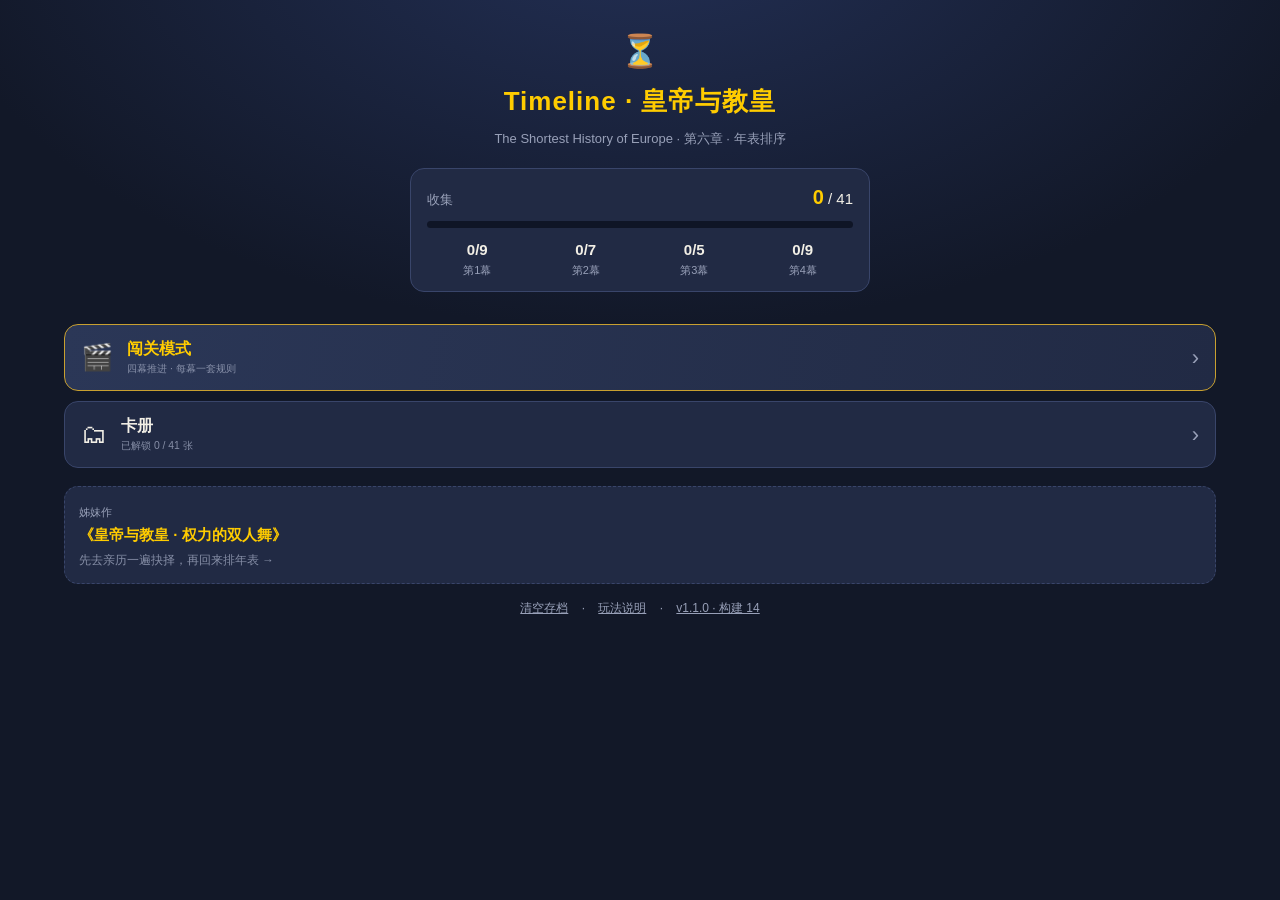
==== commit 2ce076f9: "复习模式改造：通关第三幕后显示入口、错题优先抽 6 张时间卡 + 3 位人物、答对短期搁置 3 天（构建 14）" ====
--- a/timeline/index.html
+++ b/timeline/index.html
@@ -41,7 +41,8 @@
         <span class="mode-txt"><b>终章 · 千年长卷</b><small id="home-finale-hint">四幕已通关 · 每局随机 10 张事件 + 5 位人物，常玩常新</small></span>
         <span class="mode-arrow">›</span>
       </button>
-      <button class="mode" data-go="review">
+      <!-- 第十六轮：通关第三幕前隐藏；测试口子下始终显示，由 renderHome() 控制 -->
+      <button class="mode" id="home-review" data-go="review" hidden>
         <span class="mode-icon">🔁</span>
         <span class="mode-txt"><b>复习模式</b><small id="review-hint">错题优先 · 间隔重复</small></span>
         <span class="mode-arrow">›</span>
@@ -296,13 +297,13 @@
 
 <div class="toast" id="toast"></div>
 
-<script src="../version.js?v=13"></script>
+<script src="../version.js?v=14"></script>
 <script src="cards.js"></script>
 <script src="people-cards.js"></script>
 <script src="relations.js"></script>
 <script src="engine.js"></script>
 <script src="eras.js"></script>
 <script src="app.js"></script>
-<script src="../version-ui.js?v=13"></script>
+<script src="../version-ui.js?v=14"></script>
 </body>
 </html>
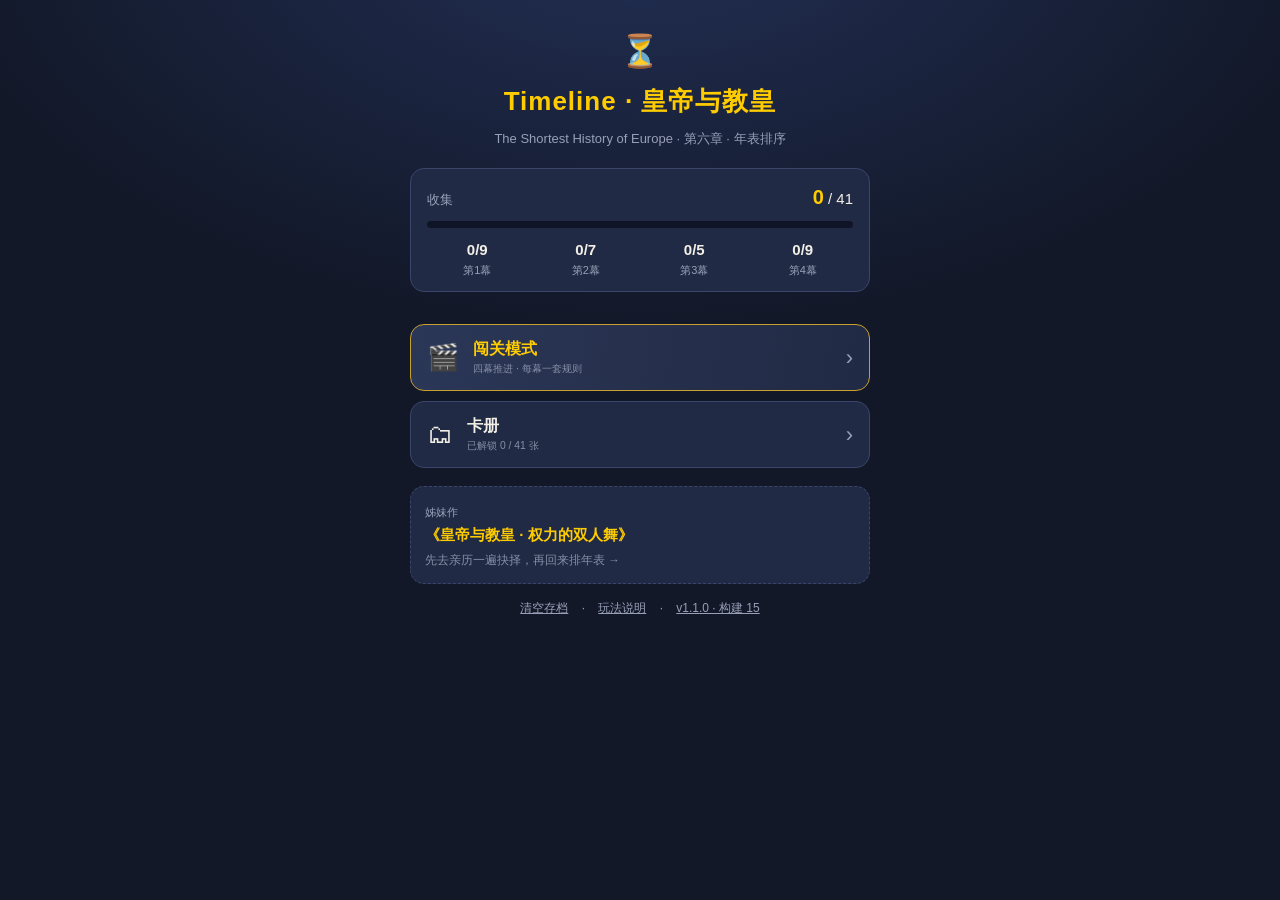
==== commit b14be569: "首页界面微调：菜单与姊妹作收窄到与收集卡片同宽，返回中断游戏链接移到收集卡片下方（构建 15）" ====
--- a/timeline/index.html
+++ b/timeline/index.html
@@ -27,6 +27,9 @@
         <div class="bar"><i id="home-collect-bar" style="width:0%"></i></div>
         <div class="act-rings" id="home-rings"></div>
       </div>
+      <!-- 第十七轮：从「菜单之间」搬到收集卡片下方这块原本就空着的居中位置。
+           仍由 renderHome() 按 id 控制显隐与文案，位置变化不影响任何逻辑。 -->
+      <button class="resume-line" id="btn-resume" hidden></button>
     </header>
 
     <div class="mode-list">
@@ -53,10 +56,6 @@
         <span class="mode-arrow">›</span>
       </button>
     </div>
-
-    <!-- 中途退出的检查点：与主游戏《权力的双人舞》首页「↩ 继续上次」同一手感，
-         由 renderHome() 控制显隐与文案；没有中断局时整行隐藏。 -->
-    <button class="resume-line" id="btn-resume" hidden></button>
 
     <!-- 难度选择已移除：失误预算、大小时间段、势力显隐等规则直接绑定在
          每一幕上（见 app.js 的 ACT_RULES），玩家进哪一幕就用哪一套规则。 -->
@@ -297,13 +296,13 @@
 
 <div class="toast" id="toast"></div>
 
-<script src="../version.js?v=14"></script>
+<script src="../version.js?v=15"></script>
 <script src="cards.js"></script>
 <script src="people-cards.js"></script>
 <script src="relations.js"></script>
 <script src="engine.js"></script>
 <script src="eras.js"></script>
 <script src="app.js"></script>
-<script src="../version-ui.js?v=14"></script>
+<script src="../version-ui.js?v=15"></script>
 </body>
 </html>
--- a/timeline/style.css
+++ b/timeline/style.css
@@ -55,7 +55,9 @@
 @keyframes fade{from{opacity:0;transform:translateY(6px)}to{opacity:1;transform:none}}
 
 /* ---------- 首页 ---------- */
-.home-head{padding:26px 4px 14px;text-align:center}
+/* 第十七轮：左右内边距归零，让 .home-head 里的收集卡片 / 中断局链接
+   与 #app 下的菜单列共用同一可用宽度；竖屏窄屏时四者边缘严格对齐。 */
+.home-head{padding:26px 0 14px;text-align:center}
 .brand-mark{font-size:32px;display:block;margin-bottom:4px}
 .brand h1{font-size:26px;letter-spacing:1px;color:var(--gold)}
 .brand .sub{margin:6px 0 0;color:var(--muted);font-size:13px}
@@ -63,6 +65,13 @@
 .progress-card{
   margin:18px auto 0;max-width:460px;background:var(--panel);border:1px solid var(--line);
   border-radius:14px;padding:12px 16px;text-align:left;
+}
+/* 第十七轮：首页下半部分（四个模式菜单 / 姊妹作 / 中断局链接）统一收窄到
+   与 .progress-card 同宽，形成一列。宽度口径只在这里写一次；
+   .mode-list / .resume-line / .home-links 各自的规则只设 margin-top，
+   不会覆盖这里的左右 auto，所以四者严格等宽、一起居中。 */
+.progress-card,.mode-list,.resume-line,.home-links{
+  max-width:460px;margin-left:auto;margin-right:auto;
 }
 .prog-row{display:flex;justify-content:space-between;align-items:baseline}
 .prog-label{color:var(--muted);font-size:13px}
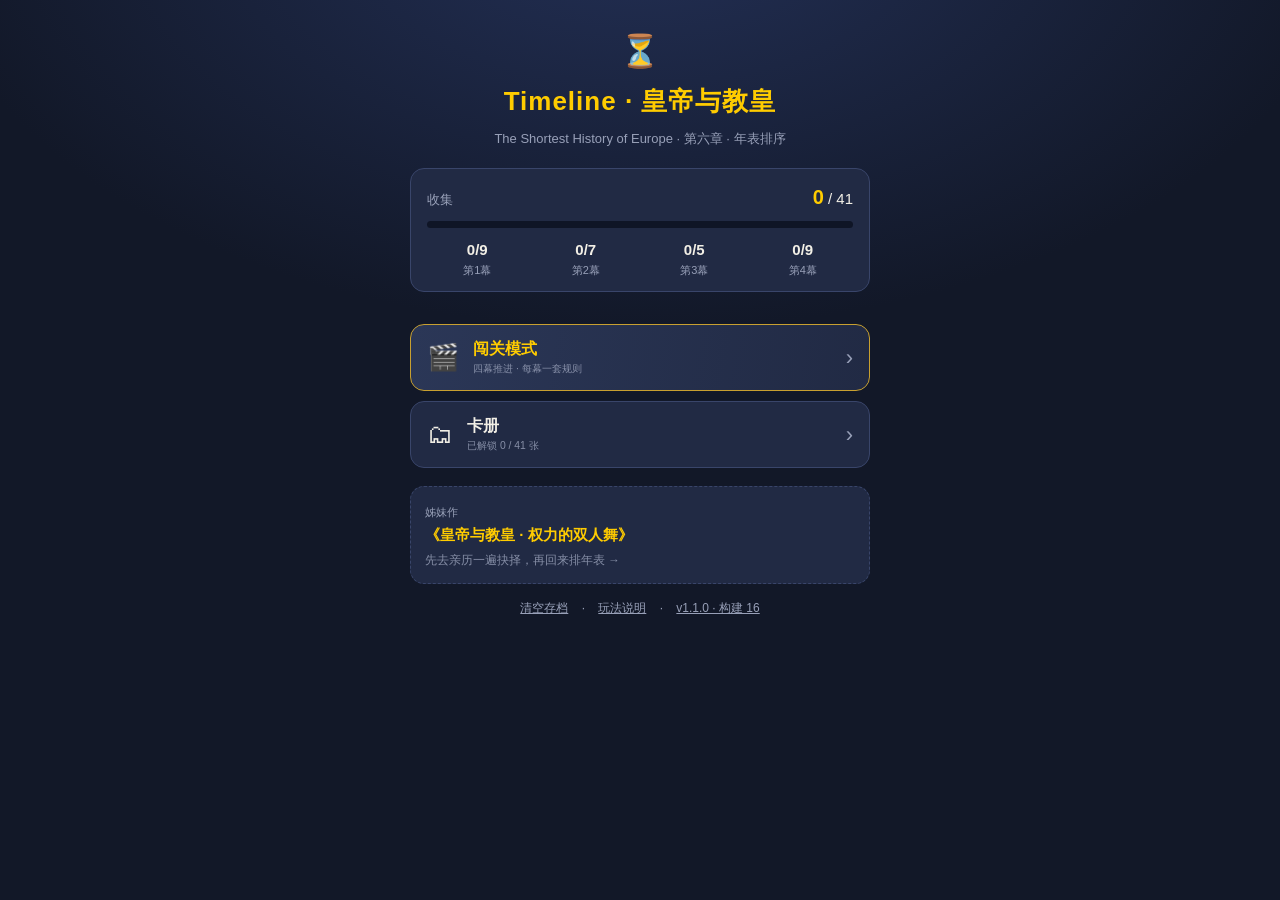
==== commit d7be7fd3: "对局体验优化：HUD 首次引导、插入位虚线卡槽、手牌可直接拖动放入（构建 16）" ====
--- a/timeline/index.html
+++ b/timeline/index.html
@@ -114,7 +114,7 @@
         </div>
         <small id="game-act-span"></small>
       </div>
-      <div class="hud">
+      <div class="hud" data-guide="● 剩余失误 · 🔥 连击（放对累加） · 进度 已放/总卡">
         <div class="hud-item" title="失误预算"><span id="hud-mistakes"></span></div>
         <div class="hud-item" id="hud-combo-box" title="连击"><span id="hud-combo">🔥 0</span></div>
         <div class="hud-item" title="进度"><span id="hud-progress">0/0</span></div>
@@ -296,13 +296,13 @@
 
 <div class="toast" id="toast"></div>
 
-<script src="../version.js?v=15"></script>
+<script src="../version.js?v=16"></script>
 <script src="cards.js"></script>
 <script src="people-cards.js"></script>
 <script src="relations.js"></script>
 <script src="engine.js"></script>
 <script src="eras.js"></script>
 <script src="app.js"></script>
-<script src="../version-ui.js?v=15"></script>
+<script src="../version-ui.js?v=16"></script>
 </body>
 </html>
--- a/timeline/style.css
+++ b/timeline/style.css
@@ -260,6 +260,16 @@
   25%    {color:#ff9a95;text-shadow:0 0 10px rgba(226,80,75,.9);transform:scale(1.18)}
 }
 #hud-combo-box{color:var(--gold)}
+/* 首次引导：HUD 三项含义浮出几秒后自动收起，全局只显示一次；纯 CSS，不进 DOM 结构 */
+.hud{position:relative}
+.hud::after{
+  content:attr(data-guide);position:absolute;top:100%;right:0;margin-top:7px;
+  padding:5px 10px;border:1px solid var(--gold);border-radius:8px;
+  background:rgba(28,36,64,.96);color:var(--gold);font-size:11px;line-height:1.4;
+  white-space:nowrap;opacity:0;transform:translateY(-3px);pointer-events:none;
+  transition:opacity .3s ease,transform .3s ease;z-index:30;
+}
+.hud.guide-on::after{opacity:1;transform:translateY(0)}
 
 .timeline-wrap{
   flex:0 0 auto;display:flex;flex-direction:column;min-height:0;position:relative;
@@ -339,9 +349,25 @@
   background:rgba(255,204,0,.5);opacity:0;pointer-events:none;
   transition:opacity .14s ease;
 }
-.slot.armed::before{opacity:1}
+.slot.armed::before{opacity:0}  /* 让位给虚线卡槽 */
 .slot:hover::before{opacity:1;width:3px;background:var(--gold)}
 .slot.ghost::before{opacity:1;width:3px;background:var(--gold)}
+/* 选中手牌 / 拖动中：插入位浮出虚线卡槽，取代原来的细金线，更像「往槽里放」。
+   简单模式已有年代文字指路，不叠虚线槽。静态浮现，reduce 下保留。 */
+.slot-drop{
+  display:none;position:absolute;pointer-events:none;z-index:2;
+  left:50%;top:3%;bottom:3%;width:30px;transform:translateX(-50%);
+  border:2px dashed var(--gold);border-radius:11px;
+  background:rgba(255,204,0,.055);
+}
+.slot.armed .slot-drop,#view-game.dragging .slot-drop{display:block}
+.slot.with-hint .slot-drop{display:none!important}
+#view-game.dragging .slot::before{opacity:0}
+.slot.drop-target .slot-drop{
+  border-color:#ffe38a;border-style:solid;
+  background:rgba(255,204,0,.16);box-shadow:0 0 14px rgba(255,204,0,.25);
+}
+#hand .hand-card img{-webkit-user-drag:none;user-drag:none;pointer-events:none}
 
 /* 简单模式例外：教学向，保留间隔里的年代区间提示（「约 312 — 约 400 之间」）。
    只恢复文字和容纳它的空间，不恢复虚线框 / 横条底色 / 时间轴轨道；
@@ -967,6 +993,8 @@
     transform:translateY(-50%);
   }
   .slot:hover::before,.slot.ghost::before{width:auto;height:3px;background:var(--gold)}
+  /* 竖屏：虚线卡槽改成横向扁槽，宽度铺满插入位 */
+  .slot-drop{left:3%;right:3%;top:50%;bottom:auto;width:auto;height:26px;transform:translateY(-50%)}
   /* 简单模式：竖屏恢复横排年代提示，同样不加虚线框 */
   .slot.with-hint{
     flex:0 0 24px;height:24px;min-height:24px;color:#8792b4;font-size:16px;
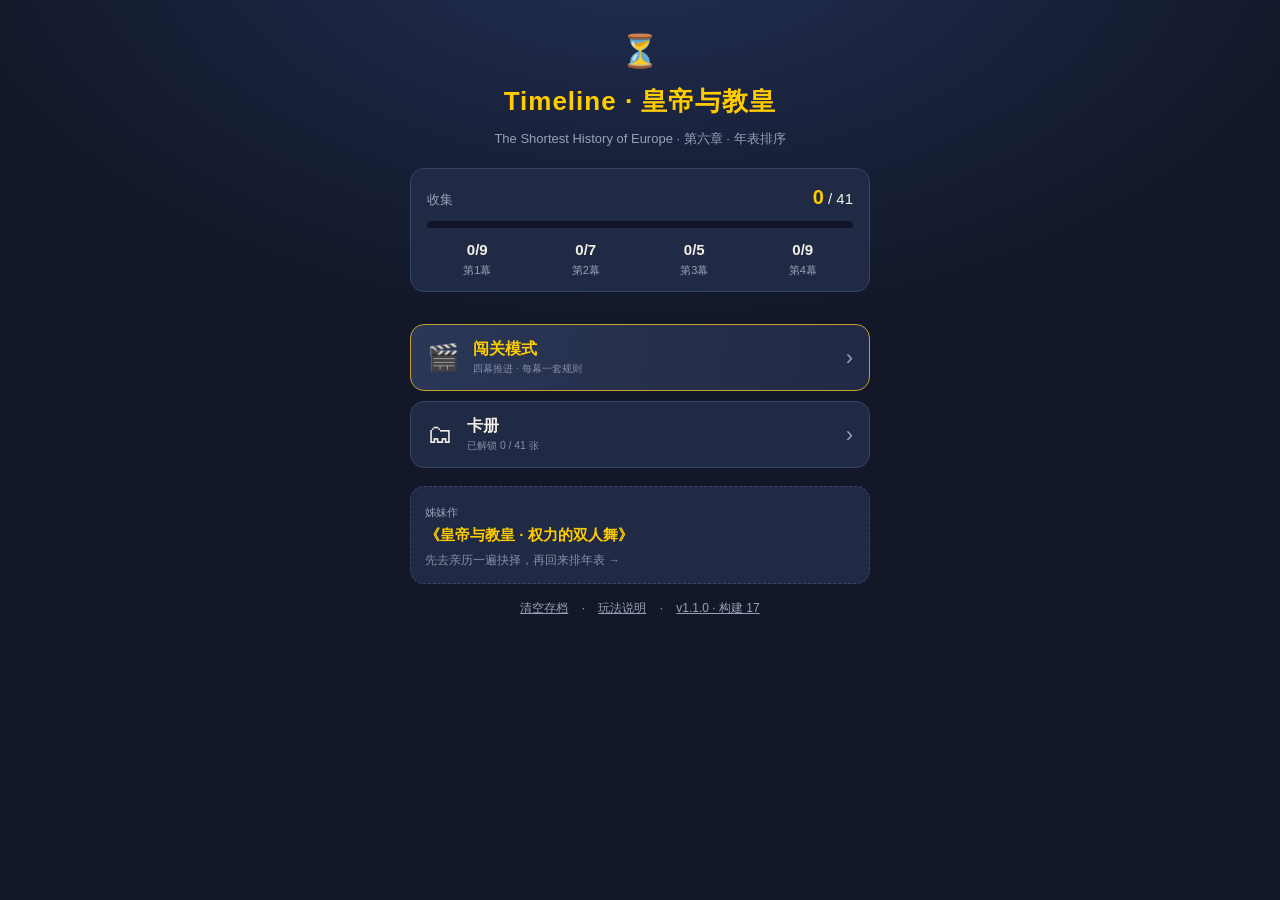
==== commit 2d74dc7f: "虚线卡槽区分两态：点选只亮细金线，拖动时插入与真卡等尺寸、等间距的虚线预览卡（构建 17）" ====
--- a/timeline/index.html
+++ b/timeline/index.html
@@ -296,13 +296,13 @@
 
 <div class="toast" id="toast"></div>
 
-<script src="../version.js?v=16"></script>
+<script src="../version.js?v=17"></script>
 <script src="cards.js"></script>
 <script src="people-cards.js"></script>
 <script src="relations.js"></script>
 <script src="engine.js"></script>
 <script src="eras.js"></script>
 <script src="app.js"></script>
-<script src="../version-ui.js?v=16"></script>
+<script src="../version-ui.js?v=17"></script>
 </body>
 </html>
--- a/timeline/style.css
+++ b/timeline/style.css
@@ -342,31 +342,21 @@
 }
 .slot .slot-plus,.slot .slot-txt{display:none}
 .slot::after{content:'';position:absolute;top:0;bottom:0;left:-8px;right:-8px}
-/* 选中手牌 → 细金线；hover → 加粗变亮（静态浮现，reduce 下照常保留） */
+/* 选中手牌 → 细金线；hover → 加粗变亮（静态浮现，reduce 下照常保留）。
+   点击选中只点亮这条细金线，不出现任何虚线占位——虚线只在真正拖动时出现。 */
 .slot::before{
   content:'';position:absolute;top:8%;bottom:8%;left:50%;
   width:2px;transform:translateX(-50%);border-radius:2px;
   background:rgba(255,204,0,.5);opacity:0;pointer-events:none;
   transition:opacity .14s ease;
 }
-.slot.armed::before{opacity:0}  /* 让位给虚线卡槽 */
-.slot:hover::before{opacity:1;width:3px;background:var(--gold)}
-.slot.ghost::before{opacity:1;width:3px;background:var(--gold)}
-/* 选中手牌 / 拖动中：插入位浮出虚线卡槽，取代原来的细金线，更像「往槽里放」。
-   简单模式已有年代文字指路，不叠虚线槽。静态浮现，reduce 下保留。 */
-.slot-drop{
-  display:none;position:absolute;pointer-events:none;z-index:2;
-  left:50%;top:3%;bottom:3%;width:30px;transform:translateX(-50%);
-  border:2px dashed var(--gold);border-radius:11px;
-  background:rgba(255,204,0,.055);
-}
-.slot.armed .slot-drop,#view-game.dragging .slot-drop{display:block}
-.slot.with-hint .slot-drop{display:none!important}
+.slot.armed::before,.slot:hover::before,.slot.ghost::before{
+  opacity:1;width:3px;background:var(--gold)
+}
+/* 拖动中：所有细金线让位给「等大落位预览」虚线卡（.drag-ghost，见 .tl-card）。 */
 #view-game.dragging .slot::before{opacity:0}
-.slot.drop-target .slot-drop{
-  border-color:#ffe38a;border-style:solid;
-  background:rgba(255,204,0,.16);box-shadow:0 0 14px rgba(255,204,0,.25);
-}
+/* 旧的 30px 窄卡槽节点保留在 DOM 里但不再显示：拖动预览改用和真卡等尺寸的 .drag-ghost。 */
+.slot-drop{display:none!important}
 #hand .hand-card img{-webkit-user-drag:none;user-drag:none;pointer-events:none}
 
 /* 简单模式例外：教学向，保留间隔里的年代区间提示（「约 312 — 约 400 之间」）。
@@ -401,6 +391,19 @@
   flex:0 0 140px;height:210px;background:var(--card-bg);color:var(--card-ink);border-radius:8px;
   border:0;box-shadow:var(--card-shadow);overflow:hidden;position:relative;
   display:flex;flex-direction:column;cursor:pointer;
+}
+/* 拖动落位预览：和真卡等尺寸（桌面 140×210 / 手机 100%×80），插在目标插入位后，
+   后续卡牌被自然推开——所见即「把卡放这里之后」的效果。2px 虚线金色轮廓，
+   不用金边/光晕/大投影；pointer-events:none 保证命中仍落在插入位上。静态浮现，
+   reduce 下保留。 */
+.tl-card.drag-ghost{
+  background:rgba(255,204,0,.05);border:2px dashed var(--gold);border-radius:8px;
+  box-shadow:none;opacity:1;cursor:default;pointer-events:none;
+  display:flex;align-items:center;justify-content:center;
+}
+.tl-card.drag-ghost::after{
+  content:'放这里';writing-mode:vertical-rl;letter-spacing:3px;
+  color:rgba(255,215,90,.55);font-size:14px;font-weight:500;
 }
 .tl-card .fstrip{height:3px;background:var(--local);flex:0 0 3px}
 .tl-card.f-church .fstrip{background:var(--church)}
@@ -994,7 +997,9 @@
   }
   .slot:hover::before,.slot.ghost::before{width:auto;height:3px;background:var(--gold)}
   /* 竖屏：虚线卡槽改成横向扁槽，宽度铺满插入位 */
-  .slot-drop{left:3%;right:3%;top:50%;bottom:auto;width:auto;height:26px;transform:translateY(-50%)}
+  /* 落位预览卡沿用手机横条卡尺寸；「放这里」改横排，别竖着挤在 80px 高的槽里 */
+  .tl-card.drag-ghost{border-radius:8px}
+  .tl-card.drag-ghost::after{writing-mode:horizontal-tb;letter-spacing:2px;font-size:12px}
   /* 简单模式：竖屏恢复横排年代提示，同样不加虚线框 */
   .slot.with-hint{
     flex:0 0 24px;height:24px;min-height:24px;color:#8792b4;font-size:16px;
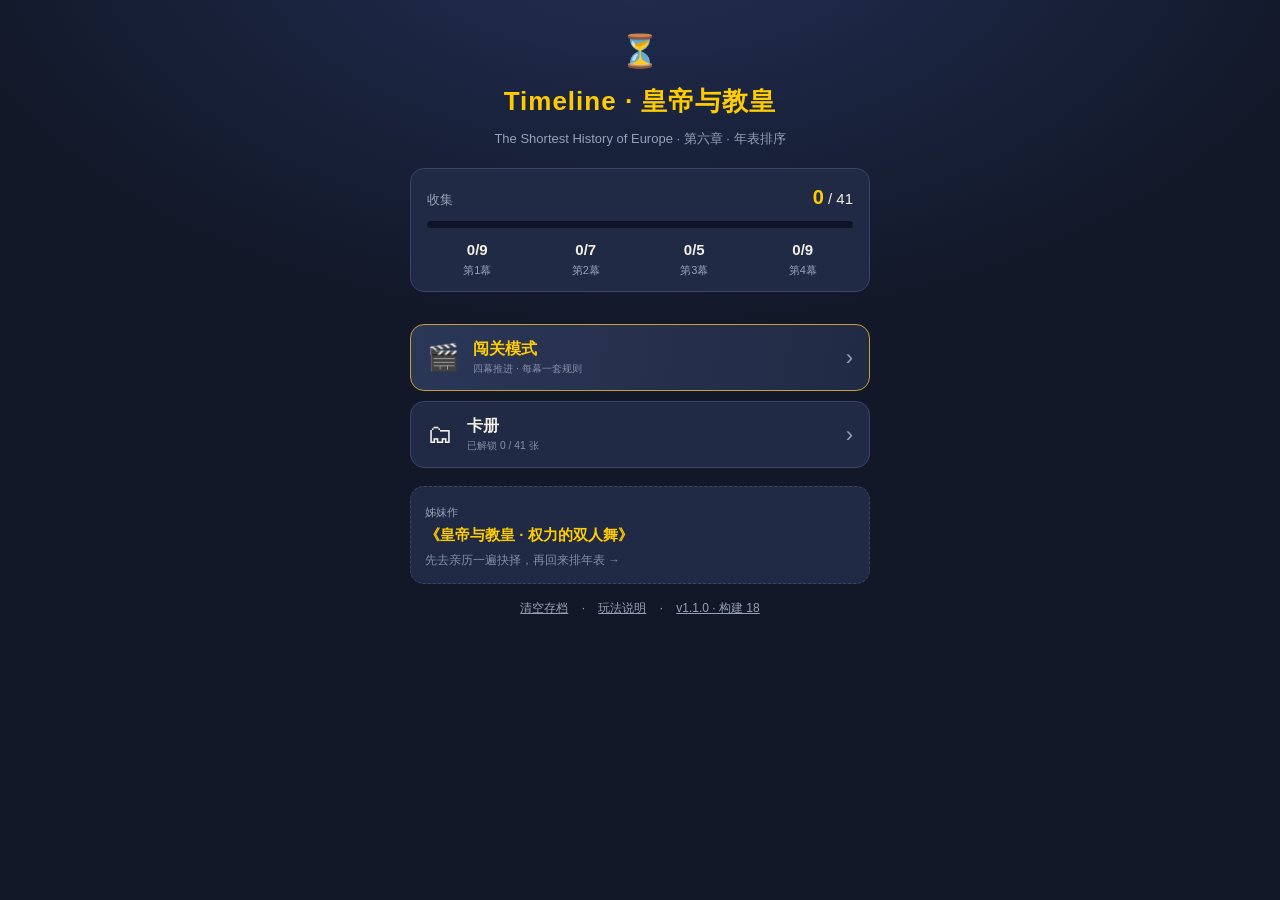
==== commit 35261d77: "拖动提示改为全插入位虚线占位+近亮远暗渐变，拖动时锁定文字选择（构建 18）" ====
--- a/timeline/index.html
+++ b/timeline/index.html
@@ -296,13 +296,13 @@
 
 <div class="toast" id="toast"></div>
 
-<script src="../version.js?v=17"></script>
+<script src="../version.js?v=18"></script>
 <script src="cards.js"></script>
 <script src="people-cards.js"></script>
 <script src="relations.js"></script>
 <script src="engine.js"></script>
 <script src="eras.js"></script>
 <script src="app.js"></script>
-<script src="../version-ui.js?v=17"></script>
+<script src="../version-ui.js?v=18"></script>
 </body>
 </html>
--- a/timeline/style.css
+++ b/timeline/style.css
@@ -392,19 +392,26 @@
   border:0;box-shadow:var(--card-shadow);overflow:hidden;position:relative;
   display:flex;flex-direction:column;cursor:pointer;
 }
-/* 拖动落位预览：和真卡等尺寸（桌面 140×210 / 手机 100%×80），插在目标插入位后，
-   后续卡牌被自然推开——所见即「把卡放这里之后」的效果。2px 虚线金色轮廓，
-   不用金边/光晕/大投影；pointer-events:none 保证命中仍落在插入位上。静态浮现，
-   reduce 下保留。 */
+/* 拖动落位预览：拖动一开始就给「每一个」插入位都插一张等大虚线占位卡
+   （桌面 140×210 / 手机 100%×80），把真卡推开成一排「真卡 + 空位」，玩家一眼看到
+   所有可放点。宽高/间距与真卡完全一致（同一 flex 容器 + gap），所见即落位效果。
+   JS 按指针到各占位卡的距离设 opacity：近亮远暗但都始终可见（不必精确拖到细缝）。
+   2px 金色虚线，不用金边/光晕/大投影；pointer-events:none 让命中仍穿过它。 */
 .tl-card.drag-ghost{
-  background:rgba(255,204,0,.05);border:2px dashed var(--gold);border-radius:8px;
-  box-shadow:none;opacity:1;cursor:default;pointer-events:none;
+  background:rgba(255,204,0,.06);border:2px dashed var(--gold);border-radius:8px;
+  box-shadow:none;opacity:.32;cursor:default;pointer-events:none;
   display:flex;align-items:center;justify-content:center;
 }
 .tl-card.drag-ghost::after{
   content:'放这里';writing-mode:vertical-rl;letter-spacing:3px;
-  color:rgba(255,215,90,.55);font-size:14px;font-weight:500;
-}
+  color:rgba(255,215,90,.7);font-size:14px;font-weight:500;
+}
+/* 离指针最近的落点：实线 + 更亮底色，明确「松手放这张」 */
+.tl-card.drag-ghost.drop-target{
+  border-style:solid;border-color:#ffe38a;background:rgba(255,204,0,.2);
+}
+/* 拖动期间锁死文字选择，避免拖牌时选中一大片网页文字（见 body.no-select） */
+body.no-select,body.no-select *{-webkit-user-select:none!important;user-select:none!important}
 .tl-card .fstrip{height:3px;background:var(--local);flex:0 0 3px}
 .tl-card.f-church .fstrip{background:var(--church)}
 .tl-card.f-state .fstrip{background:var(--state)}
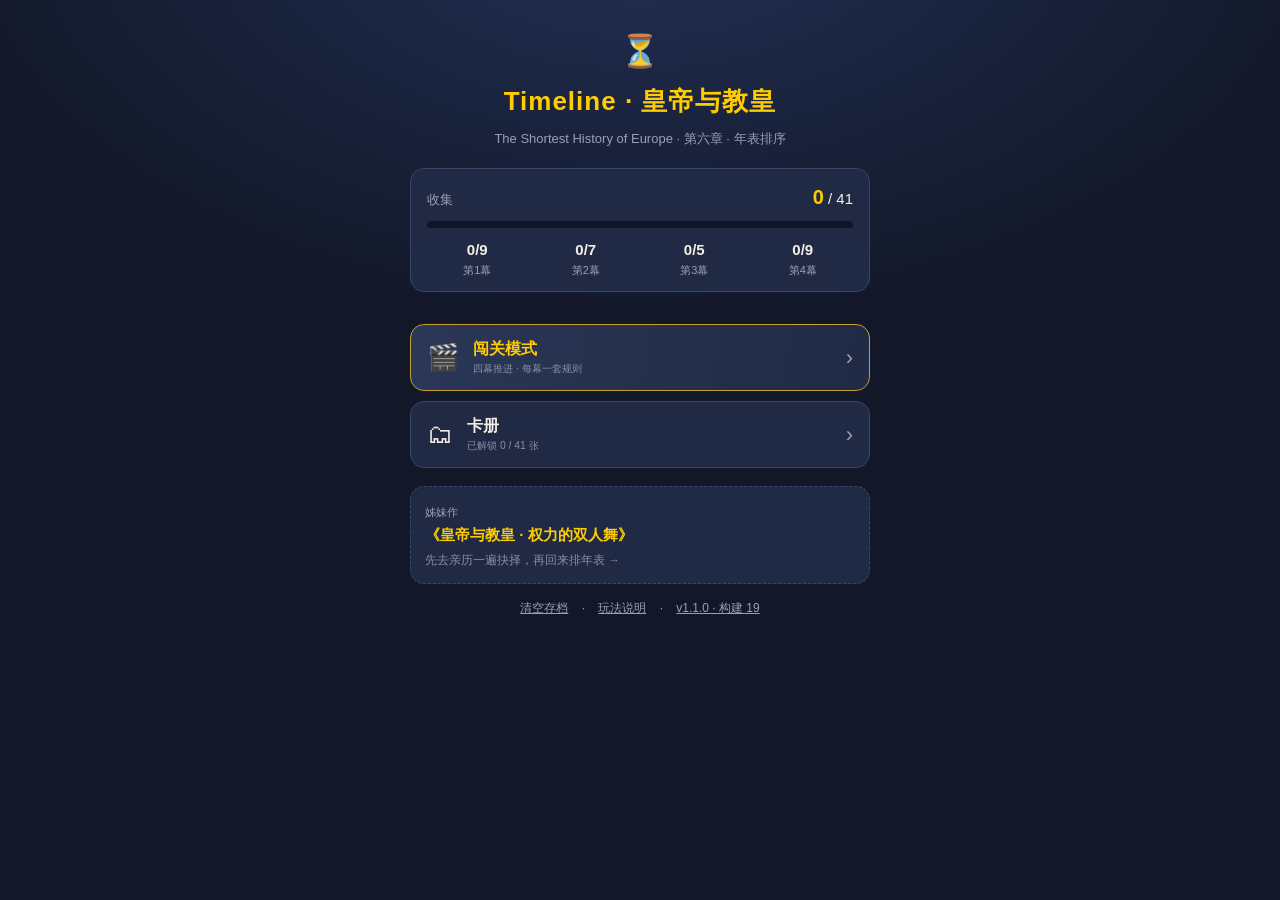
==== commit 058eac9b: "拖动预览虚线卡补间距：预览卡与真卡间距==真实落牌间距（桌面22/手机20），拖动中关掉真卡hover浮起（构建 19）" ====
--- a/timeline/index.html
+++ b/timeline/index.html
@@ -296,13 +296,13 @@
 
 <div class="toast" id="toast"></div>
 
-<script src="../version.js?v=18"></script>
+<script src="../version.js?v=19"></script>
 <script src="cards.js"></script>
 <script src="people-cards.js"></script>
 <script src="relations.js"></script>
 <script src="engine.js"></script>
 <script src="eras.js"></script>
 <script src="app.js"></script>
-<script src="../version-ui.js?v=18"></script>
+<script src="../version-ui.js?v=19"></script>
 </body>
 </html>
--- a/timeline/style.css
+++ b/timeline/style.css
@@ -401,6 +401,10 @@
   background:rgba(255,204,0,.06);border:2px dashed var(--gold);border-radius:8px;
   box-shadow:none;opacity:.32;cursor:default;pointer-events:none;
   display:flex;align-items:center;justify-content:center;
+  /* ghost 插在每个 slot「后面」，与前面真卡隔着 slot 是 gap+slot+gap=22px，
+     与后面真卡却直接相邻只有 gap=8px。补上 slot+gap=14px，让前后间距都等于
+     真实落牌后的卡间距（22px），预览和最终效果完全一致，不会一边宽一边窄。 */
+  margin-right:14px;
 }
 .tl-card.drag-ghost::after{
   content:'放这里';writing-mode:vertical-rl;letter-spacing:3px;
@@ -524,6 +528,11 @@
   transform:translateY(-3px) scale(1.04);
   box-shadow:var(--card-shadow-hover);
   z-index:20;
+}
+/* 拖动落位预览期间：真卡不再随指针 hover 浮起。否则卡被 scale(1.04) 放大后
+   会把 ghost 与它的间距视觉上压缩几像素，破坏「预览间距 == 落位间距」的一致性。 */
+#view-game.dragging .tl-card:hover,#view-game.dragging .tl-card.era-hover{
+  transform:none;box-shadow:var(--card-shadow);z-index:auto;
 }
 /* 选中沿用原版的纯金边，不额外抬升卡片 */
 .hand-card.sel{z-index:15}
@@ -1004,8 +1013,9 @@
   }
   .slot:hover::before,.slot.ghost::before{width:auto;height:3px;background:var(--gold)}
   /* 竖屏：虚线卡槽改成横向扁槽，宽度铺满插入位 */
-  /* 落位预览卡沿用手机横条卡尺寸；「放这里」改横排，别竖着挤在 80px 高的槽里 */
-  .tl-card.drag-ghost{border-radius:8px}
+  /* 落位预览卡沿用手机横条卡尺寸；「放这里」改横排，别竖着挤在 80px 高的槽里。
+     纵向排布补偿改到下方：手机 gap6 + slot8 = 14px，前后间距同样都是 20px。 */
+  .tl-card.drag-ghost{border-radius:8px;margin-right:0;margin-bottom:14px}
   .tl-card.drag-ghost::after{writing-mode:horizontal-tb;letter-spacing:2px;font-size:12px}
   /* 简单模式：竖屏恢复横排年代提示，同样不加虚线框 */
   .slot.with-hint{
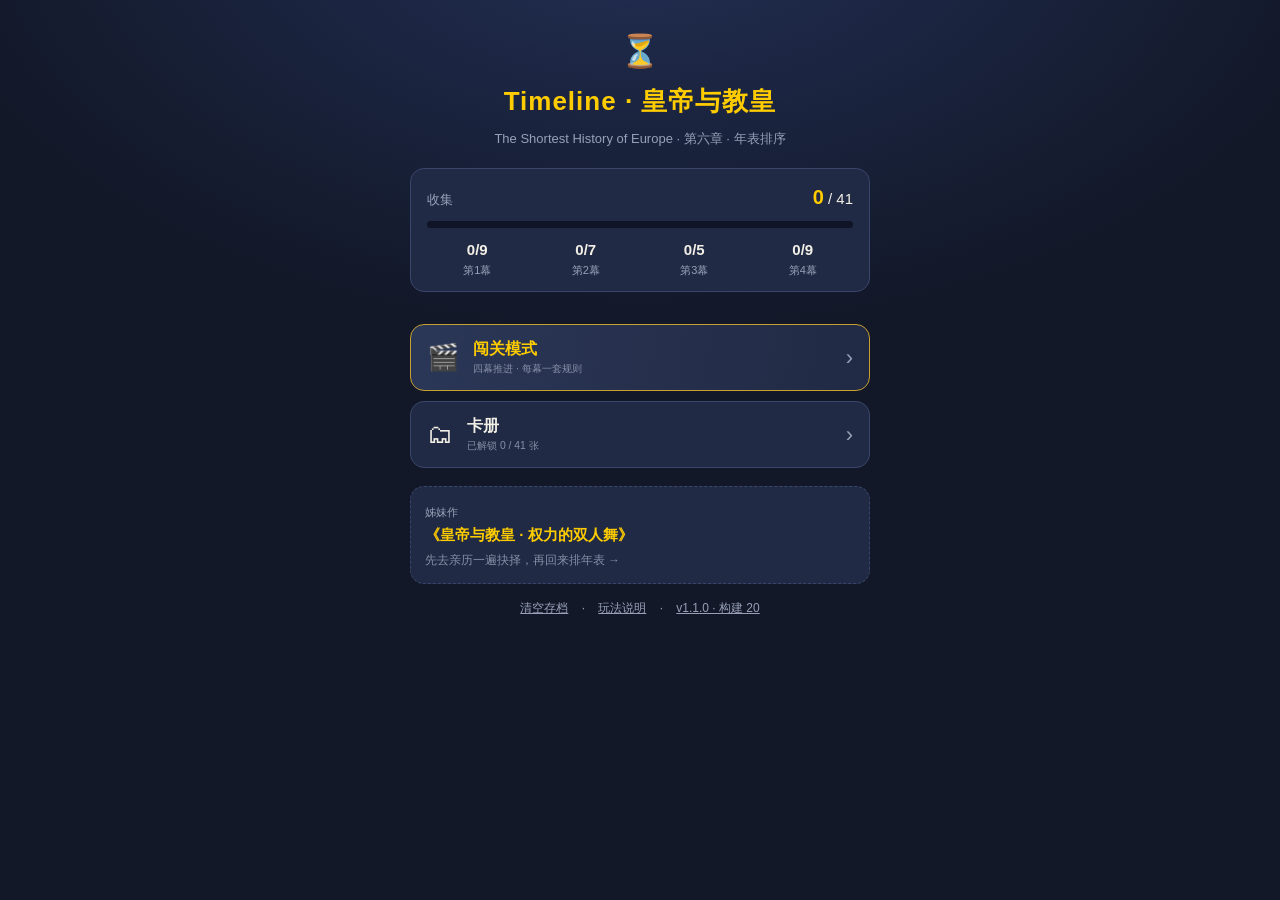
==== commit 28ecb89e: "修复拖动五问题：ghost插slot前恢复首卡居中与文字对称、放错不插幽灵卡、手牌touch-action修复手机拖动、近距can-drop远距取消（构建 20）" ====
--- a/timeline/index.html
+++ b/timeline/index.html
@@ -296,13 +296,13 @@
 
 <div class="toast" id="toast"></div>
 
-<script src="../version.js?v=19"></script>
+<script src="../version.js?v=20"></script>
 <script src="cards.js"></script>
 <script src="people-cards.js"></script>
 <script src="relations.js"></script>
 <script src="engine.js"></script>
 <script src="eras.js"></script>
 <script src="app.js"></script>
-<script src="../version-ui.js?v=19"></script>
+<script src="../version-ui.js?v=20"></script>
 </body>
 </html>
--- a/timeline/style.css
+++ b/timeline/style.css
@@ -401,11 +401,15 @@
   background:rgba(255,204,0,.06);border:2px dashed var(--gold);border-radius:8px;
   box-shadow:none;opacity:.32;cursor:default;pointer-events:none;
   display:flex;align-items:center;justify-content:center;
-  /* ghost 插在每个 slot「后面」，与前面真卡隔着 slot 是 gap+slot+gap=22px，
-     与后面真卡却直接相邻只有 gap=8px。补上 slot+gap=14px，让前后间距都等于
-     真实落牌后的卡间距（22px），预览和最终效果完全一致，不会一边宽一边窄。 */
+  /* ghost 插在 slot「后面」，与后面真卡直接相邻只有 gap=8px，补 slot+gap=14px
+     让间距等于真实落牌的 22px。末尾那个 ghost 插在末 slot「前面」(见 .at-end)，
+     改为补左侧间距，且不能带 margin-right——否则它会覆盖 :last-child 的
+     margin-right:auto，把整组时间线推到右边（首卡右移的 bug）。 */
   margin-right:14px;
 }
+/* 末尾插入位的 ghost：位于末 slot 之前，左间距补 14px，右侧交还给 gap，
+   确保 timeline 的最后一个子元素仍是 slot，居中 auto 生效、首卡不位移。 */
+.tl-card.drag-ghost.at-end{margin-right:0;margin-left:14px}
 .tl-card.drag-ghost::after{
   content:'放这里';writing-mode:vertical-rl;letter-spacing:3px;
   color:rgba(255,215,90,.7);font-size:14px;font-weight:500;
@@ -413,6 +417,25 @@
 /* 离指针最近的落点：实线 + 更亮底色，明确「松手放这张」 */
 .tl-card.drag-ghost.drop-target{
   border-style:solid;border-color:#ffe38a;background:rgba(255,204,0,.2);
+}
+/* 够近、松手真的会放进去：另一种更醒目的显示（文案切换 + 内发光边框），
+   和普通「只是最近但还够不着」的 drop-target 区分开。离远了这两个 class 都消失。 */
+.tl-card.drag-ghost.can-drop{
+  border:2px solid #ffe38a;background:rgba(255,204,0,.3);
+  box-shadow:inset 0 0 0 2px rgba(255,227,138,.35);
+}
+.tl-card.drag-ghost.can-drop::after{content:'松手放这';color:#fff3c4;font-weight:700}
+/* 放错时提示正确位置：只在正确 slot 上高亮金色细线 + 轻微底色，不插入全尺寸
+   幽灵卡（那会让玩家误以为卡已经占住了时间线位置）。2.2s 后自动移除。 */
+.slot.correct-mark::before{opacity:1;width:3px;background:var(--gold)}
+.slot.correct-mark::after{
+  content:'';position:absolute;top:6%;bottom:6%;left:50%;width:26px;
+  transform:translateX(-50%);border:2px dashed var(--gold);border-radius:8px;
+  background:rgba(255,204,0,.08);pointer-events:none;
+}
+@media (max-width:640px){
+  .slot.correct-mark::after{top:50%;bottom:auto;left:2%;right:2%;width:auto;height:26px;
+    transform:translateY(-50%)}
 }
 /* 拖动期间锁死文字选择，避免拖牌时选中一大片网页文字（见 body.no-select） */
 body.no-select,body.no-select *{-webkit-user-select:none!important;user-select:none!important}
@@ -479,6 +502,9 @@
   height:210px;min-height:210px;background:var(--card-bg);color:var(--card-ink);border-radius:8px;
   border:0;box-shadow:var(--card-shadow);overflow:hidden;position:relative;
   display:flex;flex-direction:column;cursor:pointer;
+  /* 手机拖动必需：禁掉浏览器默认的滚动/长按手势，pointermove 才会持续派发，
+     否则手指一动就被判成页面滚动，拖动链路收不到 move 事件。 */
+  touch-action:none;-webkit-user-select:none;user-select:none;-webkit-touch-callout:none;
 }
 .hand-card .fstrip{height:3px;background:var(--local)}
 .hand-card.f-church .fstrip{background:var(--church)}
@@ -1016,6 +1042,7 @@
   /* 落位预览卡沿用手机横条卡尺寸；「放这里」改横排，别竖着挤在 80px 高的槽里。
      纵向排布补偿改到下方：手机 gap6 + slot8 = 14px，前后间距同样都是 20px。 */
   .tl-card.drag-ghost{border-radius:8px;margin-right:0;margin-bottom:14px}
+  .tl-card.drag-ghost.at-end{margin-bottom:0;margin-top:14px}
   .tl-card.drag-ghost::after{writing-mode:horizontal-tb;letter-spacing:2px;font-size:12px}
   /* 简单模式：竖屏恢复横排年代提示，同样不加虚线框 */
   .slot.with-hint{
